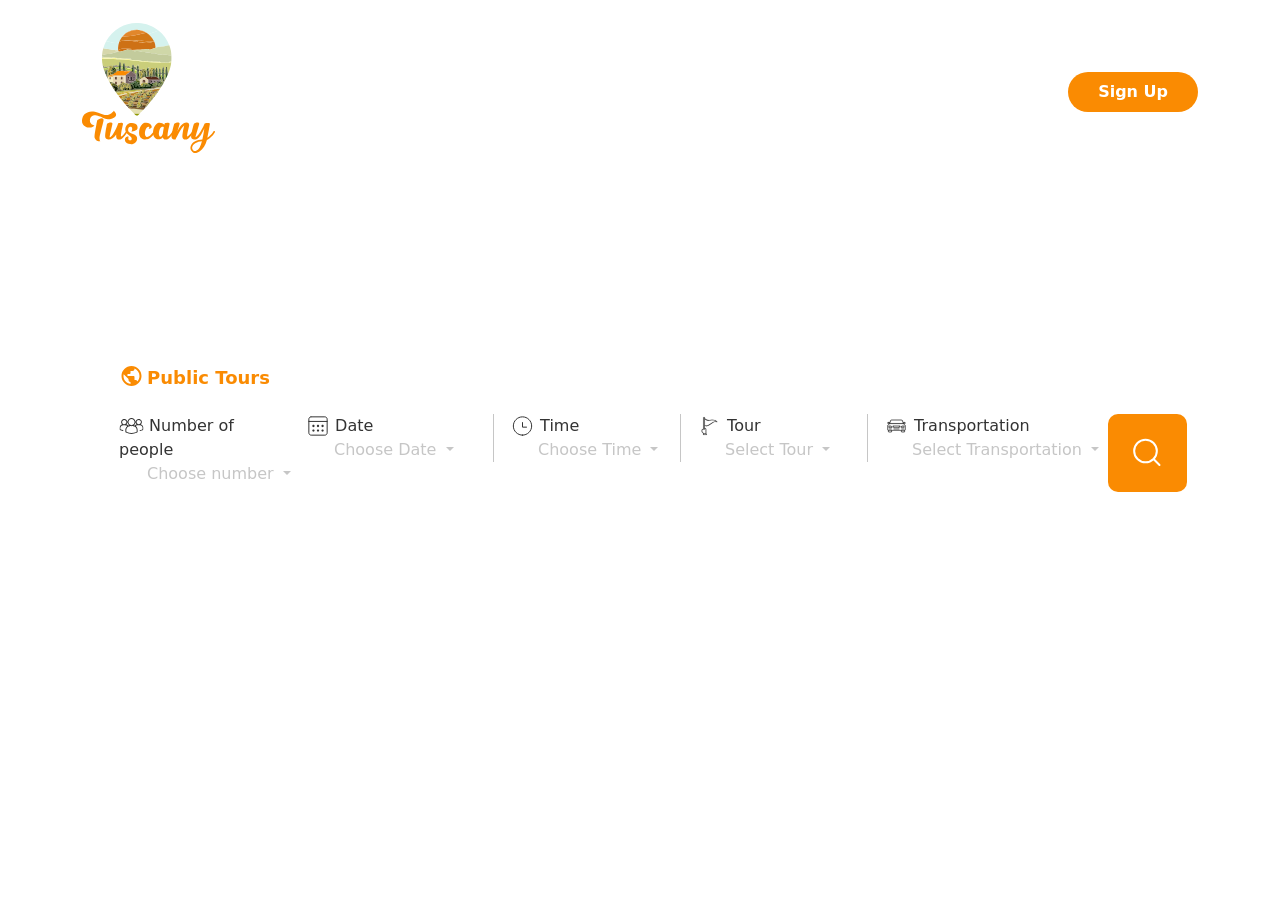
==== index.html @ 0b7ca65f "travel-agency navbar and first section completed" ====
<!DOCTYPE html>
<html lang="en">
<head>
    <meta charset="UTF-8">
    <meta name="viewport" content="width=device-width, initial-scale=1.0">
    <title>Home</title>
    <link rel="stylesheet" href="assets/css/style.css">
     <link href="https://cdn.jsdelivr.net/npm/bootstrap@5.3.6/dist/css/bootstrap.min.css" rel="stylesheet"
        integrity="sha384-4Q6Gf2aSP4eDXB8Miphtr37CMZZQ5oXLH2yaXMJ2w8e2ZtHTl7GptT4jmndRuHDT" crossorigin="anonymous">
    <link rel="stylesheet" href="https://cdn.jsdelivr.net/npm/bootstrap-icons@1.11.3/font/bootstrap-icons.css">
</head>
<body>

    <div class="bg-img">
        <nav class="navbar navbar-expand-lg">
  <div class="container">
    <a class="navbar-brand" href="#">
        <img class="logo-img" src="assets/images/logo (2).svg" alt="">
    </a>
    <button class="navbar-toggler" type="button" data-bs-toggle="collapse" data-bs-target="#navbarSupportedContent" aria-controls="navbarSupportedContent" aria-expanded="false" aria-label="Toggle navigation">
      <span class="navbar-toggler-icon"></span>
    </button>
    <div class="collapse navbar-collapse" id="navbarSupportedContent">
      <ul class="navbar-nav me-auto mb-2 mb-lg-0 nav-ul ms-5">
        <li class="ms-5">Home</li>
        <li class="ms-5">About Us</li>
        <li class="ms-5">Tour Packages</li>
        <li class="ms-5">Contact Us</li>
      </ul>
      <form class="d-flex" role="search">
        <div class="dropdown dropdown-style-set">
            <a class="dropdown-style dropdown-toggle" href="#" role="button" data-bs-toggle="dropdown" aria-expanded="false">
                 <spa class="eng"> Eng</span>
            </a>

                <ul class="dropdown-menu">
                    <li><a class="dropdown-item" href="#">Action</a></li>
                    <li><a class="dropdown-item" href="#">Another action</a></li>
                   <li><a class="dropdown-item" href="#">Something else here</a></li>
                </ul>
            </div>
            <div class="ms-5">
                 <button class="login-btn  ">Login</button>
                <button class="sign-up-btn ms-2">Sign Up</button>
            </div>
      </form>
    </div>
  </div>
</nav>


    <section class="mt-5">
        <div class="container">
            <div class="row">
                <div class="text-center">
                    <h1 class="section-heading">Enjoy in the best way!</h1>
                    <p class="Enjoy-para">Enjoy our services for your trip anytime</p>
                </div>
                

                <div class="section-bg mx-4">
                    <div class="d-flex">
                        <div class="box-bg pt-3">
                        <img class="pb-2" src="assets/images/Vector (1).svg" alt="">
                        <span class="Public-span ">Public Tours</span>
                    </div>
                    <div class="box-bg-1 pt-3">
                        <img src="assets/images/Layer 1.svg" alt="">
                        <span class="Private-span">Private Tours</span>
                    </div>

                </div>

                <div class="large-box-color">
                    <div class="row ps-2">
                    <div class="col-lg-2 ">
                        <div class="">
                        <img src="assets/images/icon_private tours.svg" alt="">
                        <span class="number-span">Number of people</span>

                        <div class="dropdown drop-set">
                        <a class="dropdown-style-1 dropdown-toggle" href="#" role="button" data-bs-toggle="dropdown" aria-expanded="false">
                           <span>Choose number</span>
                        </a>

                        <ul class="dropdown-menu ">
                            <li><a class="dropdown-item" href="#">Action</a></li>
                            <li><a class="dropdown-item" href="#">Another action</a></li>
                            <li><a class="dropdown-item" href="#">Something else here</a></li>
                        </ul>
                        </div>
                    </div>
                    </div>

                    <div class="col-lg-2">
                         <div>
                        <img src="assets/images/system-uicons_calendar-month.svg" alt="">
                        <span class="number-span">Date</span>

                        <div class="dropdown drop-set">
                        <a class="dropdown-style-1 dropdown-toggle" href="#" role="button" data-bs-toggle="dropdown" aria-expanded="false">
                           <span>Choose Date</span>
                        </a>

                        <ul class="dropdown-menu ">
                            <li><a class="dropdown-item" href="#">Action</a></li>
                            <li><a class="dropdown-item" href="#">Another action</a></li>
                            <li><a class="dropdown-item" href="#">Something else here</a></li>
                        </ul>
                        </div>
                    </div>
                    </div>

                   <div class="col-lg-2">
                     <div class="border-line ps-3">
                        <img class="" src="assets/images/system-uicons_clock.svg" alt="">
                        <span class="number-span">Time</span>

                        <div class="dropdown drop-set">
                        <a class="dropdown-style-1 dropdown-toggle" href="#" role="button" data-bs-toggle="dropdown" aria-expanded="false">
                           <span>Choose Time</span>
                        </a>

                        <ul class="dropdown-menu ">
                            <li><a class="dropdown-item" href="#">Action</a></li>
                            <li><a class="dropdown-item" href="#">Another action</a></li>
                            <li><a class="dropdown-item" href="#">Something else here</a></li>
                        </ul>
                        </div>
                    </div>
                   </div>


                   <div class="col-lg-2">
                     <div class="border-line ps-3">
                        <img src="assets/images/icon _tour.svg" alt="">
                        <span class="number-span">Tour</span>

                        <div class="dropdown drop-set">
                        <a class="dropdown-style-1 dropdown-toggle" href="#" role="button" data-bs-toggle="dropdown" aria-expanded="false">
                           <span>Select Tour</span>
                        </a>

                        <ul class="dropdown-menu ">
                            <li><a class="dropdown-item" href="#">Action</a></li>
                            <li><a class="dropdown-item" href="#">Another action</a></li>
                            <li><a class="dropdown-item" href="#">Something else here</a></li>
                        </ul>
                        </div>
                    </div>
                   </div>


                   <div class="col-lg-2">
                     <div class="border-line ps-3">
                        <img src="assets/images/icon_car.svg" alt="">
                        <span class="number-span">Transportation</span>

                        <div class="dropdown drop-set">
                        <a class="dropdown-style-1 dropdown-toggle" href="#" role="button" data-bs-toggle="dropdown" aria-expanded="false">
                           <span>Select Transportation</span>
                        </a>

                        <ul class="dropdown-menu ">
                            <li><a class="dropdown-item" href="#">Action</a></li>
                            <li><a class="dropdown-item" href="#">Another action</a></li>
                            <li><a class="dropdown-item" href="#">Something else here</a></li>
                        </ul>
                        </div>
                    </div>
                   </div>

                    <div class="col-lg-2 text-center">
                         <button class="bg-button-img ms-4">
                       <img class="p-2" src="assets/images/akar-icons_search.svg" alt="">
                         </button>
                    </div>

                    </div>



                </div>
                    </div>
            </div>
        </div>
    </section>
    </div>


    <script src="https://cdn.jsdelivr.net/npm/bootstrap@5.3.6/dist/js/bootstrap.bundle.min.js"
        integrity="sha384-j1CDi7MgGQ12Z7Qab0qlWQ/Qqz24Gc6BM0thvEMVjHnfYGF0rmFCozFSxQBxwHKO"
        crossorigin="anonymous"></script>
</body>
</html>
---- assets/css/style.css ----
.bg-img{
    background-image: url('../images/julia-solonina-Csja8O0sbOw-unsplash\ 1.svg');
    padding: 10px;
}


.logo-img{
    /* padding: 30px 30px !important; */
}


.nav-ul{
    list-style: none;
    color: #ffff;
    font-size: 16px;
    font-weight: 500;
}

.nav-ul :hover{
    text-decoration: underline #FA8B02 ;
}


.dropdown-style{
    text-decoration: none;
    color: #FFFFFF;
}


.eng{
    font-size: 16px;
    font-weight: 600;
}


.login-btn{
    background-color: transparent;
    color: #ffff;
    border: none;
    font-size: 16px;
    font-weight: 600;
}


.sign-up-btn{
    background-color: #FA8B02;
    padding: 8px 30px 8px 30px;
    border: none;
    color: #ffff;
    font-size: 16px;
    font-weight: 600;
    border-radius: 30px;
    margin-top: 8px;
    text-align: center;
    /* padding-top: 10px; */
}

.dropdown-style-set{
    /* margin-top: 10px; */
    padding-top: 13px;
}



.section-heading{
    font-size: 50px;
    font-weight: 600;
    font-family: 'Podcast';
    color: #FFFFFF;
}


.Enjoy-para{
    color: #FFFFFF;
    font-weight: 700;
    font-size: 20px;

}


.section-bg{
    background: #FFFFFF33;
    padding: 20px 10px;
    border-radius: 10px;
}


.box-bg{
    background-color: #FFFFFF;
    padding: 10px 15px;
    border-top-left-radius: 10px;
}

.Public-span{
    color: #FA8B02;
    font-size: 18px;
    font-weight: 700;
}



.Private-span{
    font-size: 18px;
    font-weight: 600;
    color: #FFFFFF;
}


.box-bg-1{
    background: #FFFFFF33;
    padding: 10px 15px;
    border-top-right-radius: 10px;
}


.large-box-color{
    background-color: #FFFFFF;
    padding: 10px 5px;
    border-top-right-radius: 10px;
    border-bottom-right-radius: 10px;
}

.number-span{
    color: #333333;
    font-size: 16px;
    font-weight: 500;
}


.dropdown-style-1{
    text-decoration: none;
    color: #c6c6c6;
    font-weight: 500;
    font-size: 16px;
}


.drop-set{
    padding-left: 28px;
}


.bg-button-img{
    background-color: #FA8B02;
    border-radius: 10px;
    text-align: center;
    padding: 15px 15px;
    border: none;
}


.border-line{
    border-left: 1px solid #c6c6c6;
}
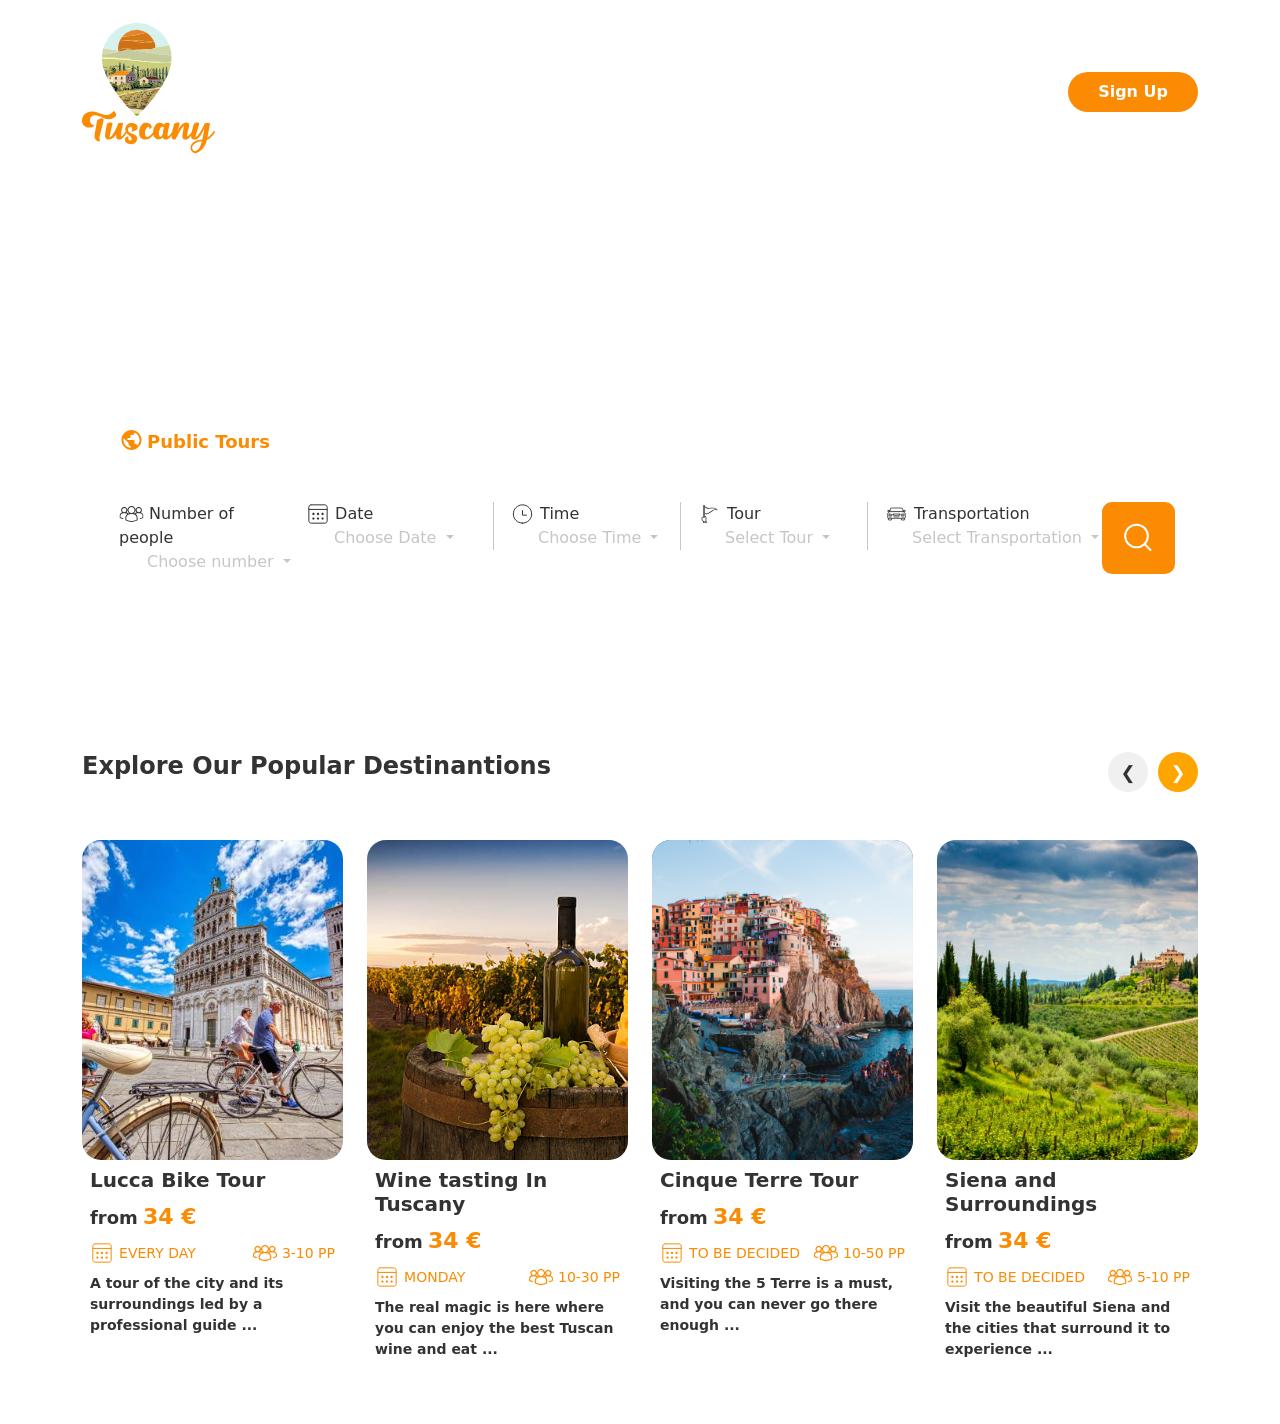
==== commit f4a96e6e: "travel-agency second section completed" ====
--- a/index.html
+++ b/index.html
@@ -52,13 +52,13 @@
     <section class="mt-5">
         <div class="container">
             <div class="row">
-                <div class="text-center">
+                <div class="text-center mt-5">
                     <h1 class="section-heading">Enjoy in the best way!</h1>
                     <p class="Enjoy-para">Enjoy our services for your trip anytime</p>
                 </div>
                 
 
-                <div class="section-bg mx-4">
+                <div class="section-bg mx-4 mt-3">
                     <div class="d-flex">
                         <div class="box-bg pt-3">
                         <img class="pb-2" src="assets/images/Vector (1).svg" alt="">
@@ -72,7 +72,7 @@
                 </div>
 
                 <div class="large-box-color">
-                    <div class="row ps-2">
+                    <div class="row ps-2 pt-4">
                     <div class="col-lg-2 ">
                         <div class="">
                         <img src="assets/images/icon_private tours.svg" alt="">
@@ -170,9 +170,9 @@
                     </div>
                    </div>
 
-                    <div class="col-lg-2 text-center">
-                         <button class="bg-button-img ms-4">
-                       <img class="p-2" src="assets/images/akar-icons_search.svg" alt="">
+                    <div class="col-lg-2 ">
+                         <button class="bg-button-img ms-5 ">
+                       <img class="" src="assets/images/akar-icons_search.svg" alt="">
                          </button>
                     </div>
 
@@ -188,8 +188,129 @@
     </div>
 
 
+
+    <section class="mt-5">
+        <div class="container">
+            <div class="row">
+              <div class="d-flex justify-content-between">
+                  <div>
+                    <h5 class="explore-heading">Explore Our Popular Destinantions </h5>
+                </div>
+
+                <div class="nav-buttons">
+                    <button class=" prev-btn">&#10094;</button>
+                    <button class=" next-btn">&#10095;</button>
+                </div>
+              </div>
+
+
+              <div class="col-lg-3 mt-5">
+                <div>
+                    <img class="w-100" src="assets/images/Rectangle 16.svg" alt="">
+                </div>
+                <div class="mx-2 mt-2">
+                    <h5 class="card-heading">Lucca Bike Tour</h5>
+                    <span class="from-span">from</span>
+                    <span class="euro">34 €</span>
+                </div>
+
+                <div class="mx-2 d-flex justify-content-between mt-2">
+                    <div>
+                        <img src="assets/images/system-uicons_calendar-month-1.svg" alt="">
+                        <span class="every-day">EVERY DAY</span>
+                    </div>
+                    <div>
+                        <img src="assets/images/icon_private tours-1.svg" alt="">
+                        <span class="every-day">3-10 PP</span>
+                    </div>
+                </div>
+
+                <div class="mx-2 mt-2">
+                    <p class="tour-para">A tour of the city and its surroundings led by a professional guide ...</p>
+                </div>
+              </div>
+              <div class="col-lg-3 mt-5">
+                <div>
+                    <img class="w-100" src="assets/images/Rectangle 16 (1).svg" alt="">
+                </div>
+                <div class="mx-2 mt-2">
+                    <h5 class="card-heading">Wine tasting In Tuscany</h5>
+                    <span class="from-span">from</span>
+                    <span class="euro">34 €</span>
+                </div>
+
+                <div class="mx-2 d-flex justify-content-between mt-2">
+                    <div>
+                        <img src="assets/images/system-uicons_calendar-month-1.svg" alt="">
+                        <span class="every-day">MONDAY</span>
+                    </div>
+                    <div>
+                        <img src="assets/images/icon_private tours-1.svg" alt="">
+                        <span class="every-day">10-30 PP</span>
+                    </div>
+                </div>
+
+                <div class="mx-2 mt-2">
+                    <p class="tour-para">The real magic is here where you can enjoy the best Tuscan wine and eat ...</p>
+                </div>
+              </div>
+              <div class="col-lg-3 mt-5">
+                <div>
+                    <img class="w-100" src="assets/images/Rectangle 16 (2).svg" alt="">
+                </div>
+                <div class="mx-2 mt-2">
+                    <h5 class="card-heading">Cinque Terre Tour</h5>
+                    <span class="from-span">from</span>
+                    <span class="euro">34 €</span>
+                </div>
+
+                <div class="mx-2 d-flex justify-content-between mt-2">
+                    <div>
+                        <img src="assets/images/system-uicons_calendar-month-1.svg" alt="">
+                        <span class="every-day">TO BE DECIDED</span>
+                    </div>
+                    <div>
+                        <img src="assets/images/icon_private tours-1.svg" alt="">
+                        <span class="every-day">10-50 PP</span>
+                    </div>
+                </div>
+
+                <div class="mx-2 mt-2">
+                    <p class="tour-para">Visiting the 5 Terre is a must, and you can never go there enough ...</p>
+                </div>
+              </div>
+              <div class="col-lg-3 mt-5">
+                <div>
+                    <img class="w-100" src="assets/images/Rectangle 16 (3).svg" alt="">
+                </div>
+                 <div class="mx-2 mt-2">
+                    <h5 class="card-heading">Siena and Surroundings</h5>
+                    <span class="from-span">from</span>
+                    <span class="euro">34 €</span>
+                </div>
+
+                <div class="mx-2 d-flex justify-content-between mt-2">
+                    <div>
+                        <img src="assets/images/system-uicons_calendar-month-1.svg" alt="">
+                        <span class="every-day">TO BE DECIDED</span>
+                    </div>
+                    <div>
+                        <img src="assets/images/icon_private tours-1.svg" alt="">
+                        <span class="every-day">5-10 PP</span>
+                    </div>
+                </div>
+
+                <div class="mx-2 mt-2">
+                    <p class="tour-para">Visit the beautiful Siena and the cities that surround it to experience ...</p>
+                </div>
+              </div>
+
+            </div>
+        </div>
+    </section>
+<br><br>
     <script src="https://cdn.jsdelivr.net/npm/bootstrap@5.3.6/dist/js/bootstrap.bundle.min.js"
         integrity="sha384-j1CDi7MgGQ12Z7Qab0qlWQ/Qqz24Gc6BM0thvEMVjHnfYGF0rmFCozFSxQBxwHKO"
         crossorigin="anonymous"></script>
 </body>
-</html>+</html>
--- a/assets/css/style.css
+++ b/assets/css/style.css
@@ -1,7 +1,8 @@
 
 .bg-img{
     background-image: url('../images/julia-solonina-Csja8O0sbOw-unsplash\ 1.svg');
-    padding: 10px;
+    padding: 10px 10px 100px 10px;
+
 }
 
 
@@ -145,11 +146,104 @@
     background-color: #FA8B02;
     border-radius: 10px;
     text-align: center;
-    padding: 15px 15px;
+    padding: 20px 20px;
     border: none;
 }
 
 
 .border-line{
     border-left: 1px solid #c6c6c6;
-}+}
+
+.explore-heading{
+    font-size: 24px;
+    font-weight: 700;
+    color: #333333;
+}
+
+
+
+
+
+
+
+
+
+
+
+.nav-buttons {
+  display: flex;
+  gap: 10px;
+}
+
+
+.prev-btn {
+  background: #f0f0f0;
+  color: #333;
+  width: 40px;
+  height: 40px;
+  border-radius: 50%;
+  border: none;
+  font-size: 18px;
+  cursor: pointer;
+  display: flex;
+  align-items: center;
+  justify-content: center;
+  transition: 0.3s;
+}
+
+.next-btn {
+  background: orange;
+  color: white;
+  width: 40px;
+  height: 40px;
+  border-radius: 50%;
+  border: none;
+  font-size: 18px;
+  cursor: pointer;
+  display: flex;
+  align-items: center;
+  justify-content: center;
+  transition: 0.3s;
+}
+
+.card-heading{
+    font-size: 20px;
+    font-weight: 700;
+    color: #333333;
+}
+
+
+.from-span{
+    font-size: 18px;
+    font-weight: 600;
+    color: #333333;
+}
+
+
+.euro{
+    color: #FA8B02;
+    font-size: 22px;
+    font-weight: 800;
+}
+
+
+
+
+.every-day{
+    color: #FA8B02;
+    font-weight: 500;
+    font-size: 14px;
+}
+
+
+.tour-para{
+    font-size: 14px;
+    font-weight: 600;
+    color: #333333;
+}
+
+
+
+
+
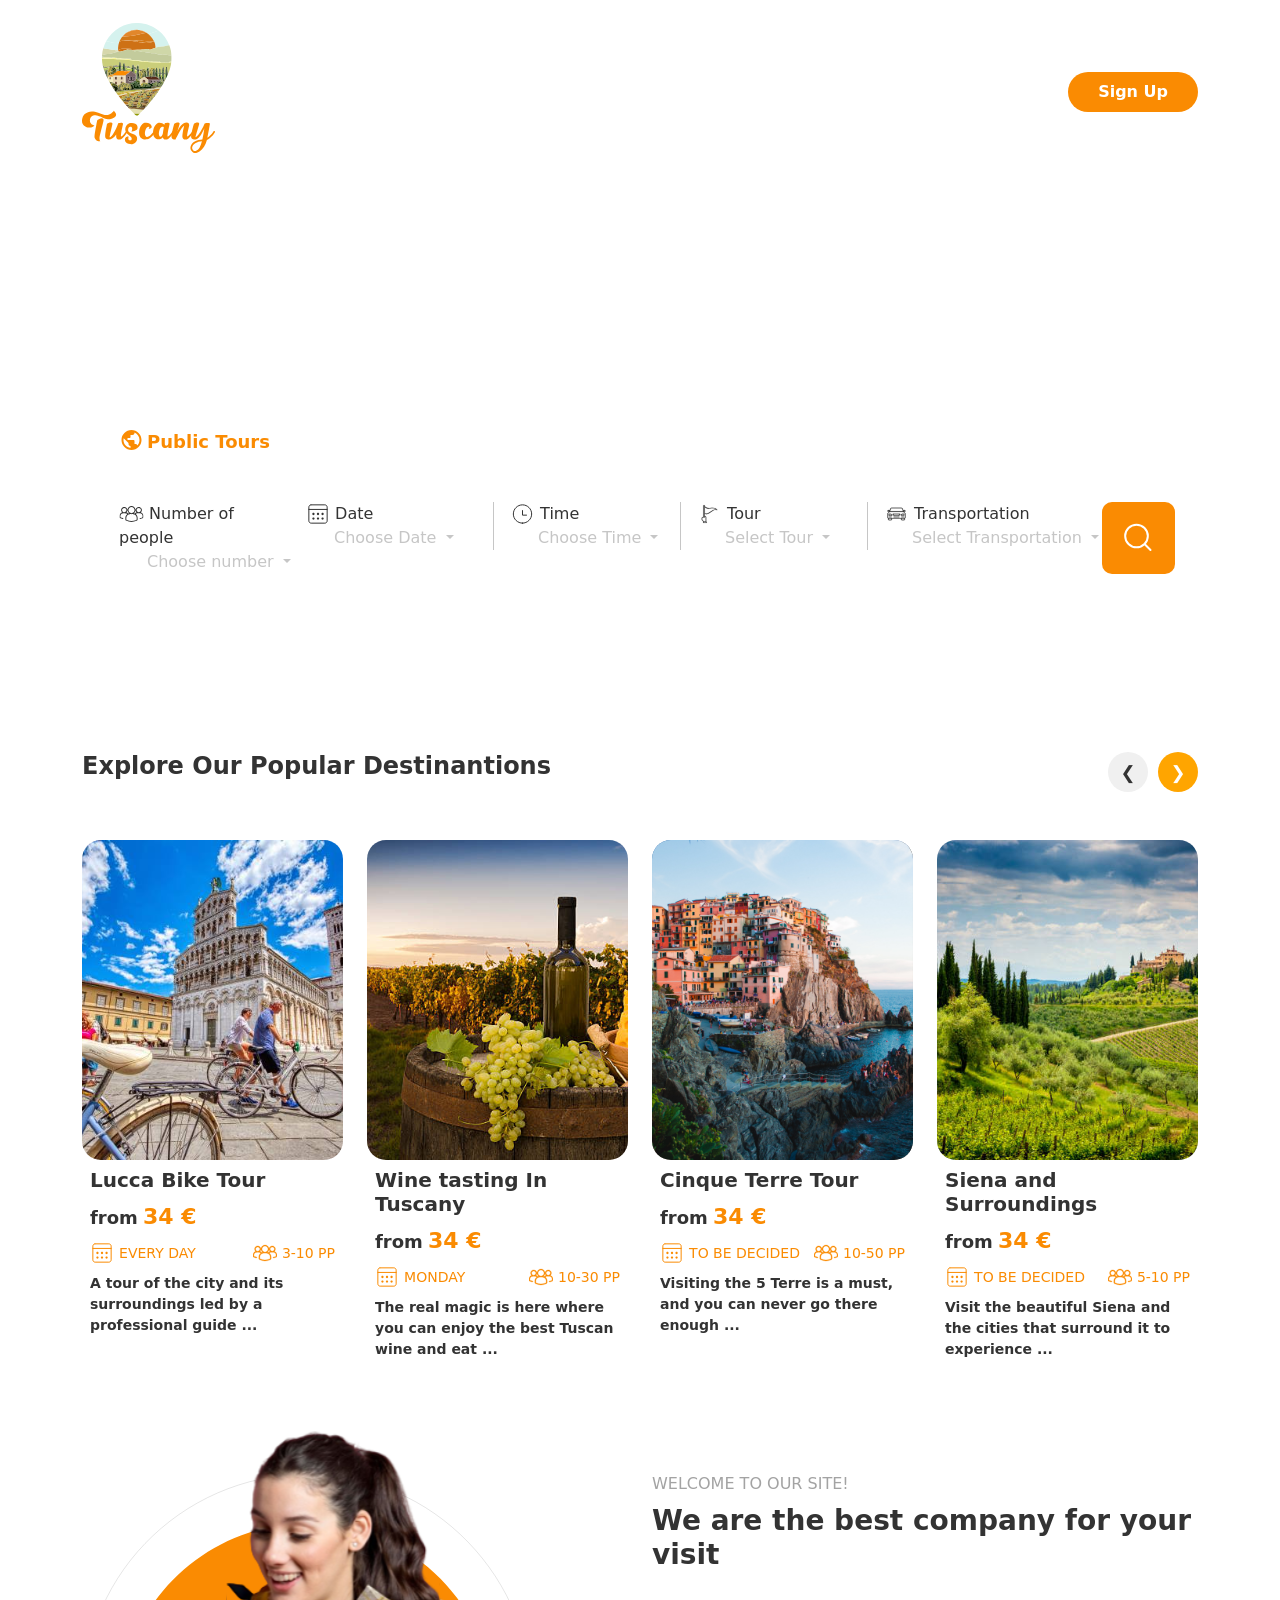
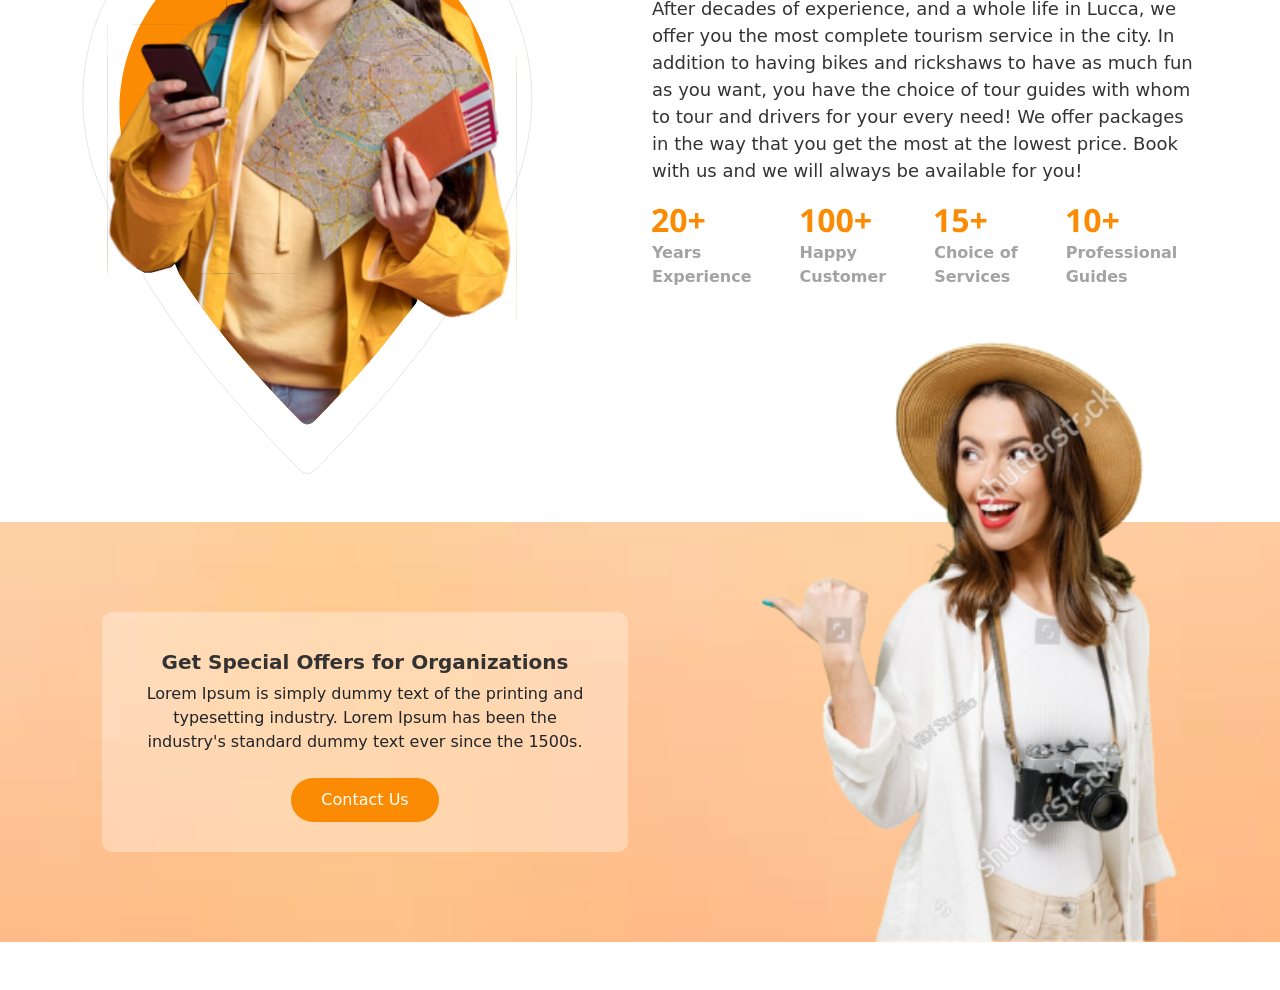
==== commit a56cd90a: "travel-agency third and fourth section completed" ====
--- a/index.html
+++ b/index.html
@@ -308,6 +308,73 @@
             </div>
         </div>
     </section>
+
+
+
+    <section class="mt-5">
+        <div class="container">
+            <div class="row">
+                <div class="col-lg-6">
+                    <div>
+                        <img class="" src="assets/images/about picture.svg" alt="">
+                    </div>
+                </div>
+                <div class="col-lg-6 mt-5">
+                    <span class="site-para">WELCOME TO OUR SITE!</span>
+                    <h5 class="visit-heading mt-2">We are the best company for your visit</h5>
+                    <p class="after-para mt-4">After decades of experience, and a whole life in Lucca, we offer you the most complete tourism service in the city. In addition to having bikes and rickshaws to have as much fun as you want, you have the choice of tour guides with whom to tour and drivers for your every need! We offer packages in the way that you get the most at the lowest price. Book with us and we will always be available for you!</p>
+
+                    <div class="d-flex mt-4">
+                        <div class="">
+                        <img src="assets/images/20+.svg" alt="">
+                        <p class="years-para mt-2">Years <br> Experience</p>
+                    </div>
+
+                    <div class="ms-5">
+                        <img src="assets/images/100+.svg" alt="">
+                        <p class="years-para mt-2">Happy <br> Customer</p>
+                    </div>
+
+
+                    <div class="ms-5">
+                        <img src="assets/images/15+.svg" alt="">
+                        <p class="years-para mt-2">Choice of <br> Services</p>
+                    </div>
+
+
+                    <div class="ms-5">
+                        <img src="assets/images/10+.svg" alt="">
+                        <p class="years-para mt-2">Professional <br> Guides</p>
+                    </div>
+                    </div>
+                </div>
+            </div>
+        </div>
+    </section>
+
+
+    <section class="mt-5">
+        <div class="section-bg-img mt-5">
+            <div class="container">
+                <div class="row set-img">
+                    <div class="col-lg-6 text-center">
+                        <div class="small-section">
+                            <h5 class="get-special mt-2">Get Special Offers for Organizations</h5>
+                            <p class="lorem-para mt-2">Lorem Ipsum is simply dummy text of the printing and typesetting industry. Lorem Ipsum has been the industry's standard dummy text ever since the 1500s.</p>
+                            <button class="contact-us mt-2">Contact Us</button>
+
+                        </div>
+                    </div>
+                    <div class="col-lg-6">
+                        <div class="d-lg-block d-none">
+                            <img class="lady-pic" src="assets/images/stock-photo-traveler-tourist-woman-in-casual-clothes-hat-camera-point-thumb-finger-back-aside-on-workspace-area-2063722232-removebg-preview 1.svg" alt="">
+                        </div>
+                    </div>
+                </div>
+            </div>
+
+        </div>
+    </section>
 <br><br>
     <script src="https://cdn.jsdelivr.net/npm/bootstrap@5.3.6/dist/js/bootstrap.bundle.min.js"
         integrity="sha384-j1CDi7MgGQ12Z7Qab0qlWQ/Qqz24Gc6BM0thvEMVjHnfYGF0rmFCozFSxQBxwHKO"
--- a/assets/css/style.css
+++ b/assets/css/style.css
@@ -244,6 +244,79 @@
 }
 
 
-
-
-
+.site-para{
+    font-size: 16px;
+    font-weight: 500;
+    color: #a3a3a3;
+}
+
+
+.visit-heading{
+    font-size: 28px;
+    font-weight: 800;
+    color: #333333;
+}
+
+
+
+.after-para{
+    font-size: 18px;
+    font-weight: 400;
+    color: #333333;
+}
+
+
+
+
+.years-para{
+    color: #a3a3a3;
+    font-size: 16px;
+    font-weight: 600;
+}
+
+
+
+.section-bg-img{
+    background-image: url('../images/Rectangle\ 51.svg');
+    padding: 90px;
+}
+
+.small-section{
+    background: #FFFFFF4D;
+    /* padding: 10px 5px; */
+    padding: 30px;
+    border-radius: 10px;
+}
+
+
+.get-special{
+    font-size: 20px;
+    font-weight: 700;
+    color: #333333;
+}
+
+.lorem-para{
+    font-size: 16px;
+    font-weight: 400;
+}
+
+
+.contact-us{
+    background-color: #FA8B02;
+    font-size: 16px;
+    font-weight: 500;
+    color: #FFFFFF;
+    border: none;
+    padding: 10px 30px;
+    border-radius: 50px;
+}
+
+.set-img{
+    position: relative;
+}
+
+.lady-pic{
+    position: absolute;
+    bottom: -90px;
+    right: 10px;
+}
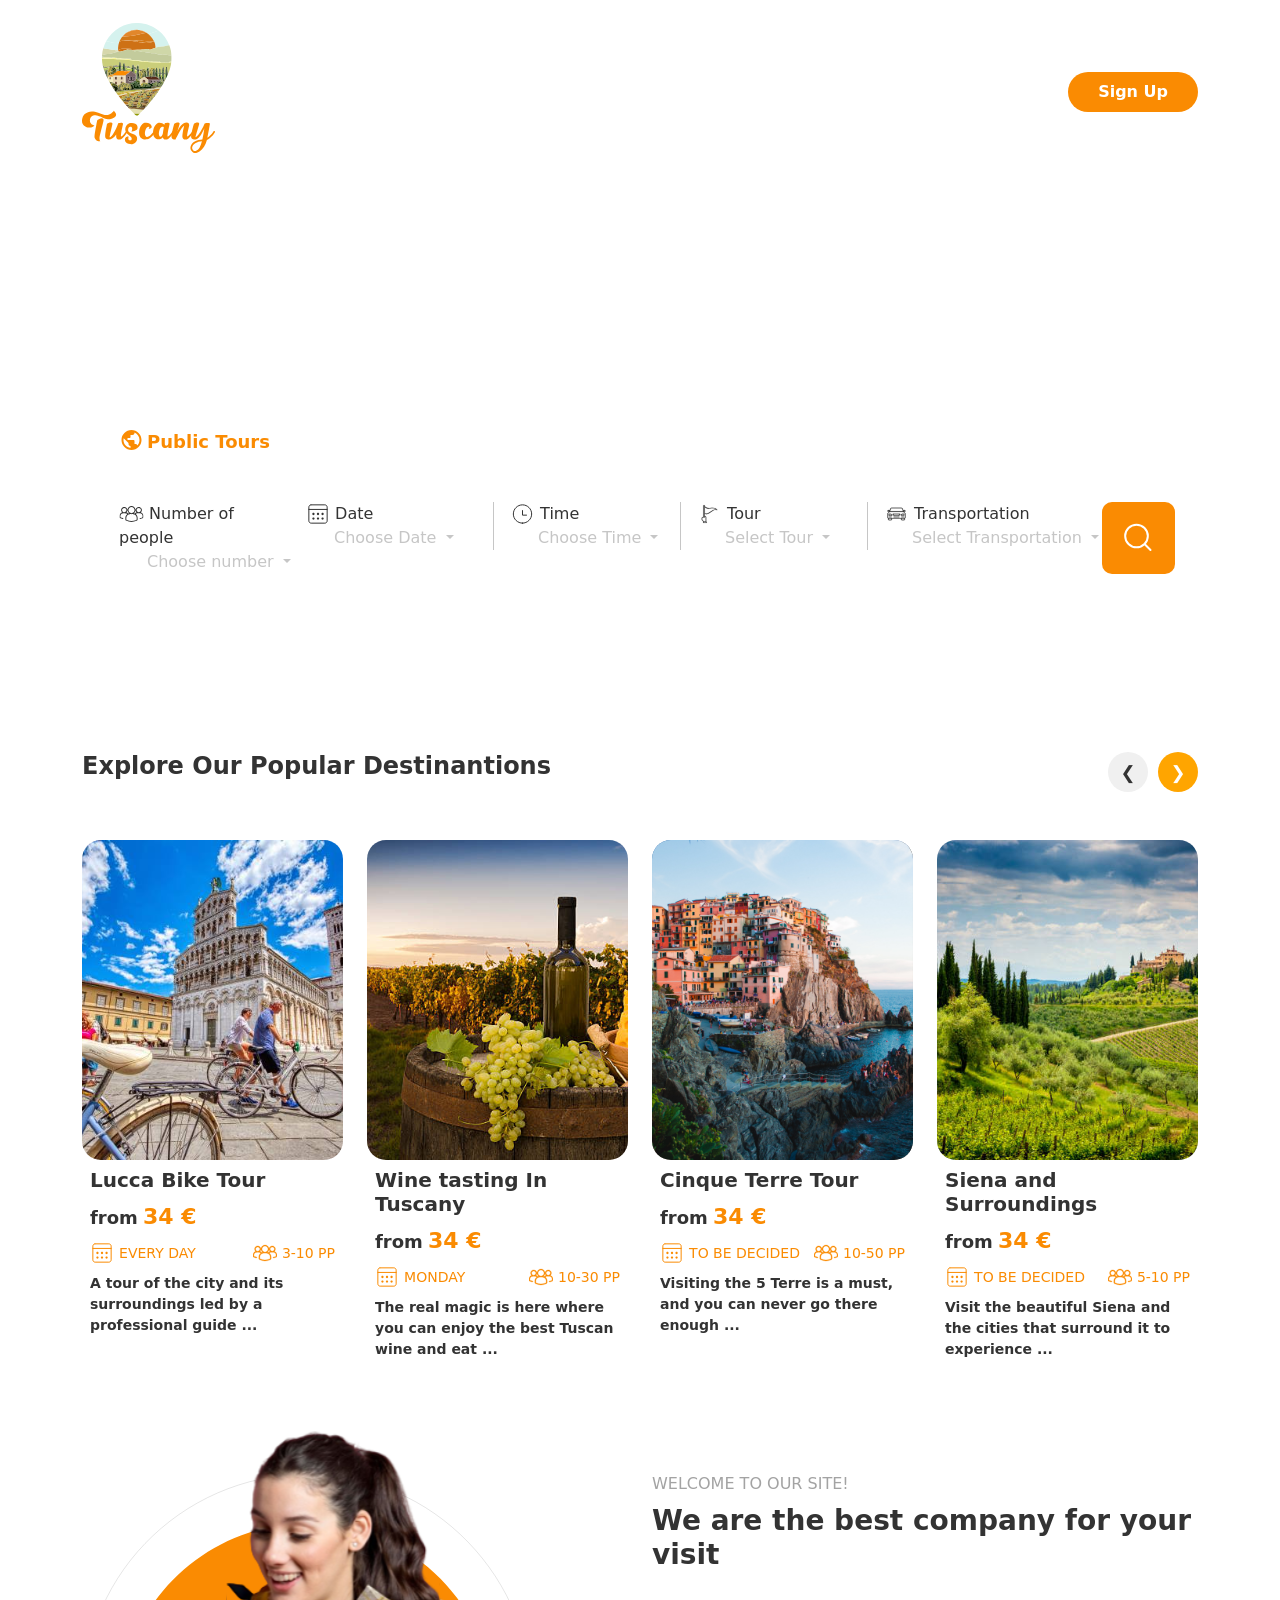
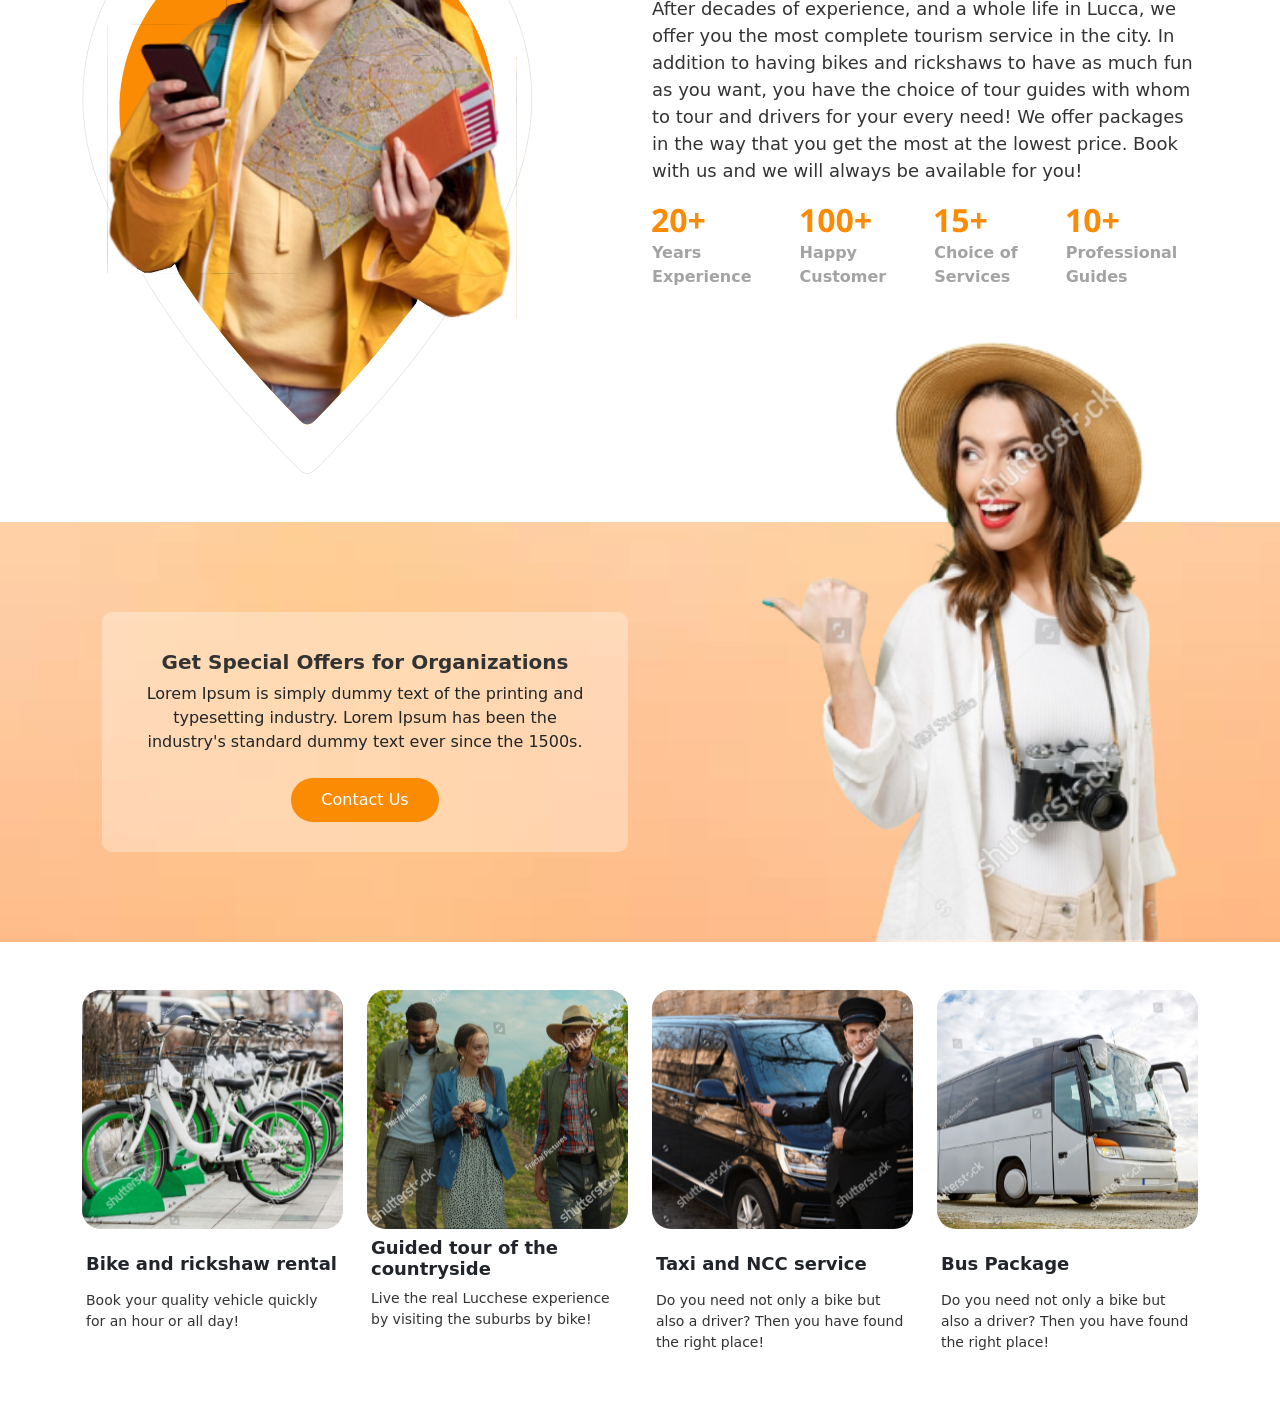
==== commit 344ba435: "travel-agency 5 section worked completed" ====
--- a/index.html
+++ b/index.html
@@ -375,6 +375,44 @@
 
         </div>
     </section>
+
+
+
+
+    <section class="mt-5">
+        <div class="container">
+            <div class="row">
+                <div class="col-lg-3">
+                    <div>
+                        <img class="w-100" src="assets/images/Rectangle 18.svg" alt="">
+                        <h5 class="bike-heading mt-4 mx-1">Bike and rickshaw rental</h5>
+                        <p class="quality-para mt-3 mx-1">Book your quality vehicle quickly for an hour or all day!</p>
+                    </div>
+                </div>
+                <div class="col-lg-3">
+                    <div>
+                        <img class="w-100" src="assets/images/Rectangle 19 (1).svg" alt="">
+                        <h5 class="bike-heading mt-2 mx-1">Guided tour of the countryside</h5>
+                        <p class="quality-para mt-1 mx-1">Live the real Lucchese experience by visiting the suburbs by bike!</p>
+                    </div>
+                </div>
+                <div class="col-lg-3">
+                    <div>
+                        <img class="w-100" src="assets/images/Rectangle 20 (1).svg" alt="">
+                        <h5 class="bike-heading mt-4 mx-1">Taxi and NCC service</h5>
+                        <p class="quality-para mt-3 mx-1">Do you need not only a bike but also a driver? Then you have found the right place!</p>
+                    </div>
+                </div>
+                <div class="col-lg-3">
+                    <div>
+                        <img class="w-100" src="assets/images/Rectangle 20 (2).svg" alt="">
+                        <h5 class="bike-heading mt-4 mx-1">Bus Package</h5>
+                        <p class="quality-para mt-3 mx-1">Do you need not only a bike but also a driver? Then you have found the right place!</p>
+                    </div>
+                </div>
+            </div>
+        </div>
+    </section>
 <br><br>
     <script src="https://cdn.jsdelivr.net/npm/bootstrap@5.3.6/dist/js/bootstrap.bundle.min.js"
         integrity="sha384-j1CDi7MgGQ12Z7Qab0qlWQ/Qqz24Gc6BM0thvEMVjHnfYGF0rmFCozFSxQBxwHKO"
--- a/assets/css/style.css
+++ b/assets/css/style.css
@@ -319,4 +319,16 @@
     position: absolute;
     bottom: -90px;
     right: 10px;
+}
+
+
+.bike-heading{
+    font-size: 18px;
+    font-weight: 700;
+}
+
+.quality-para{
+    color: #333333;
+    font-weight: 400;
+    font-size: 14px;
 }
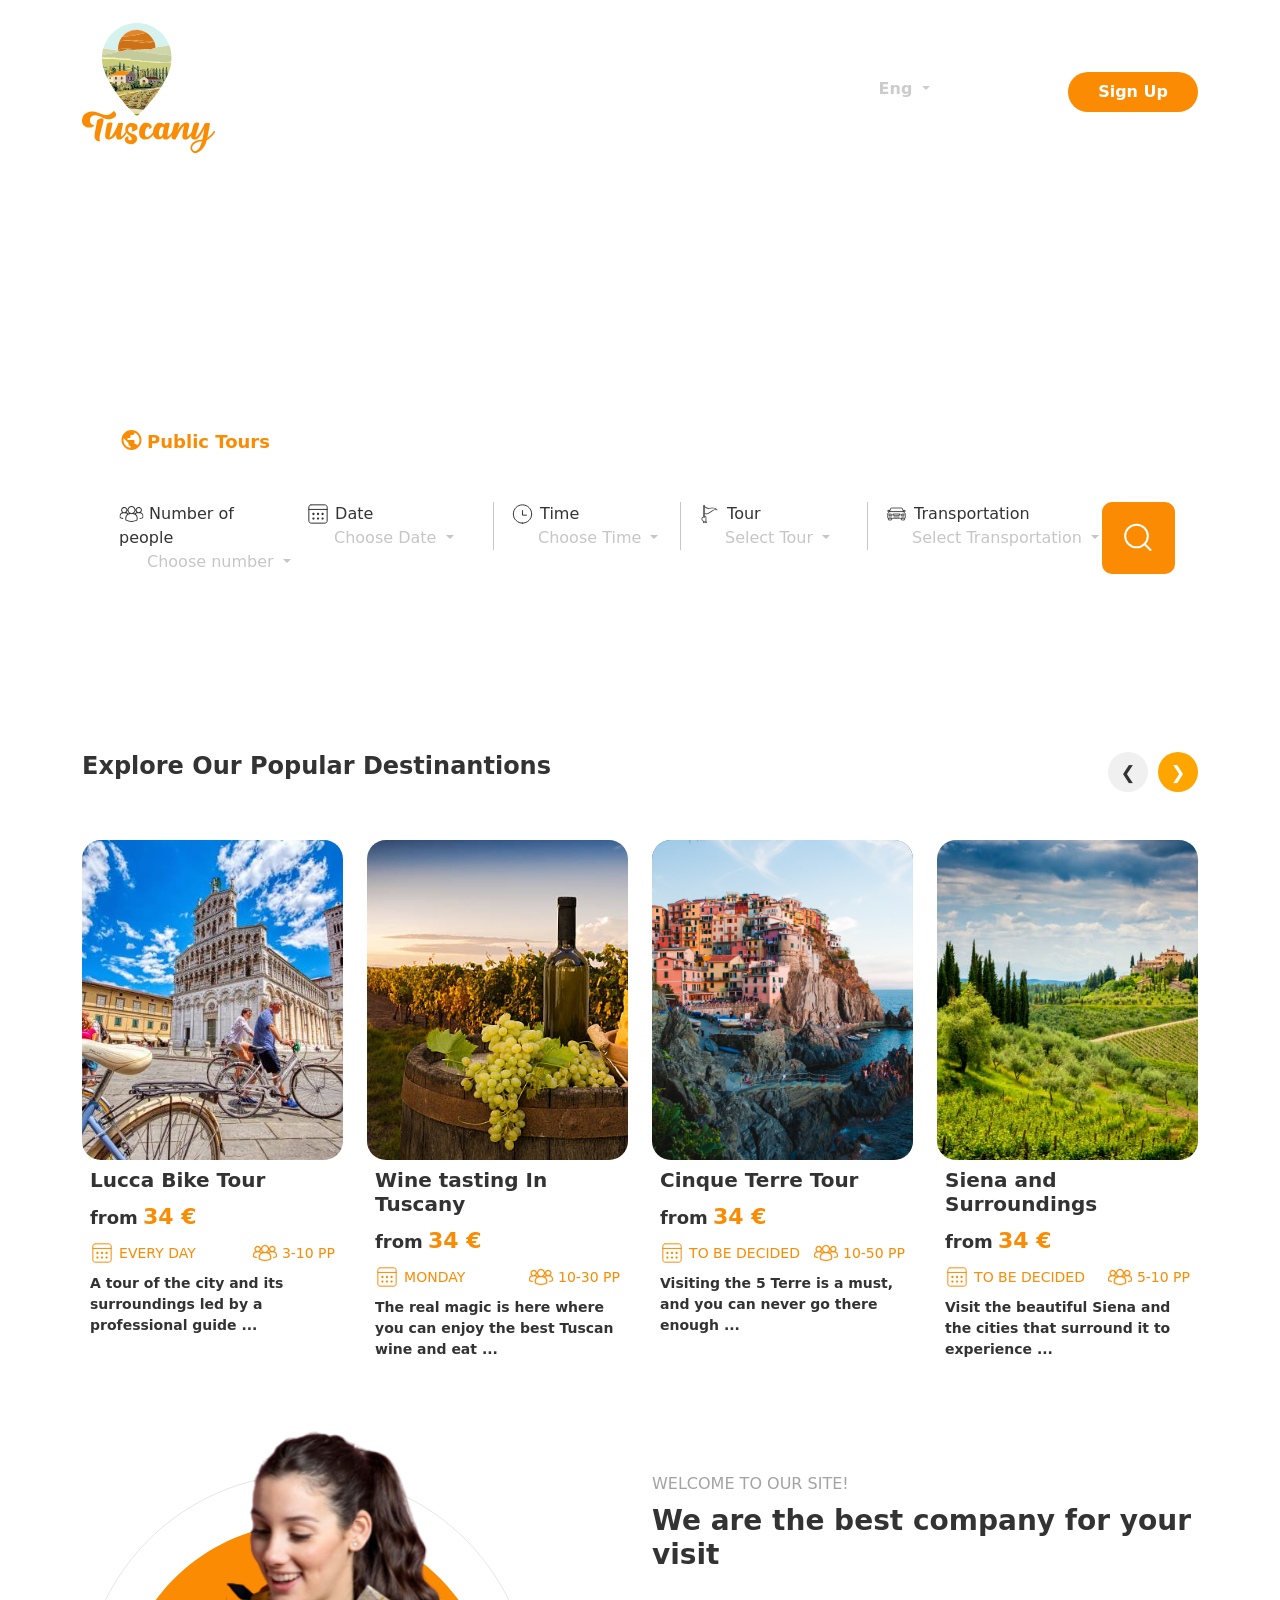
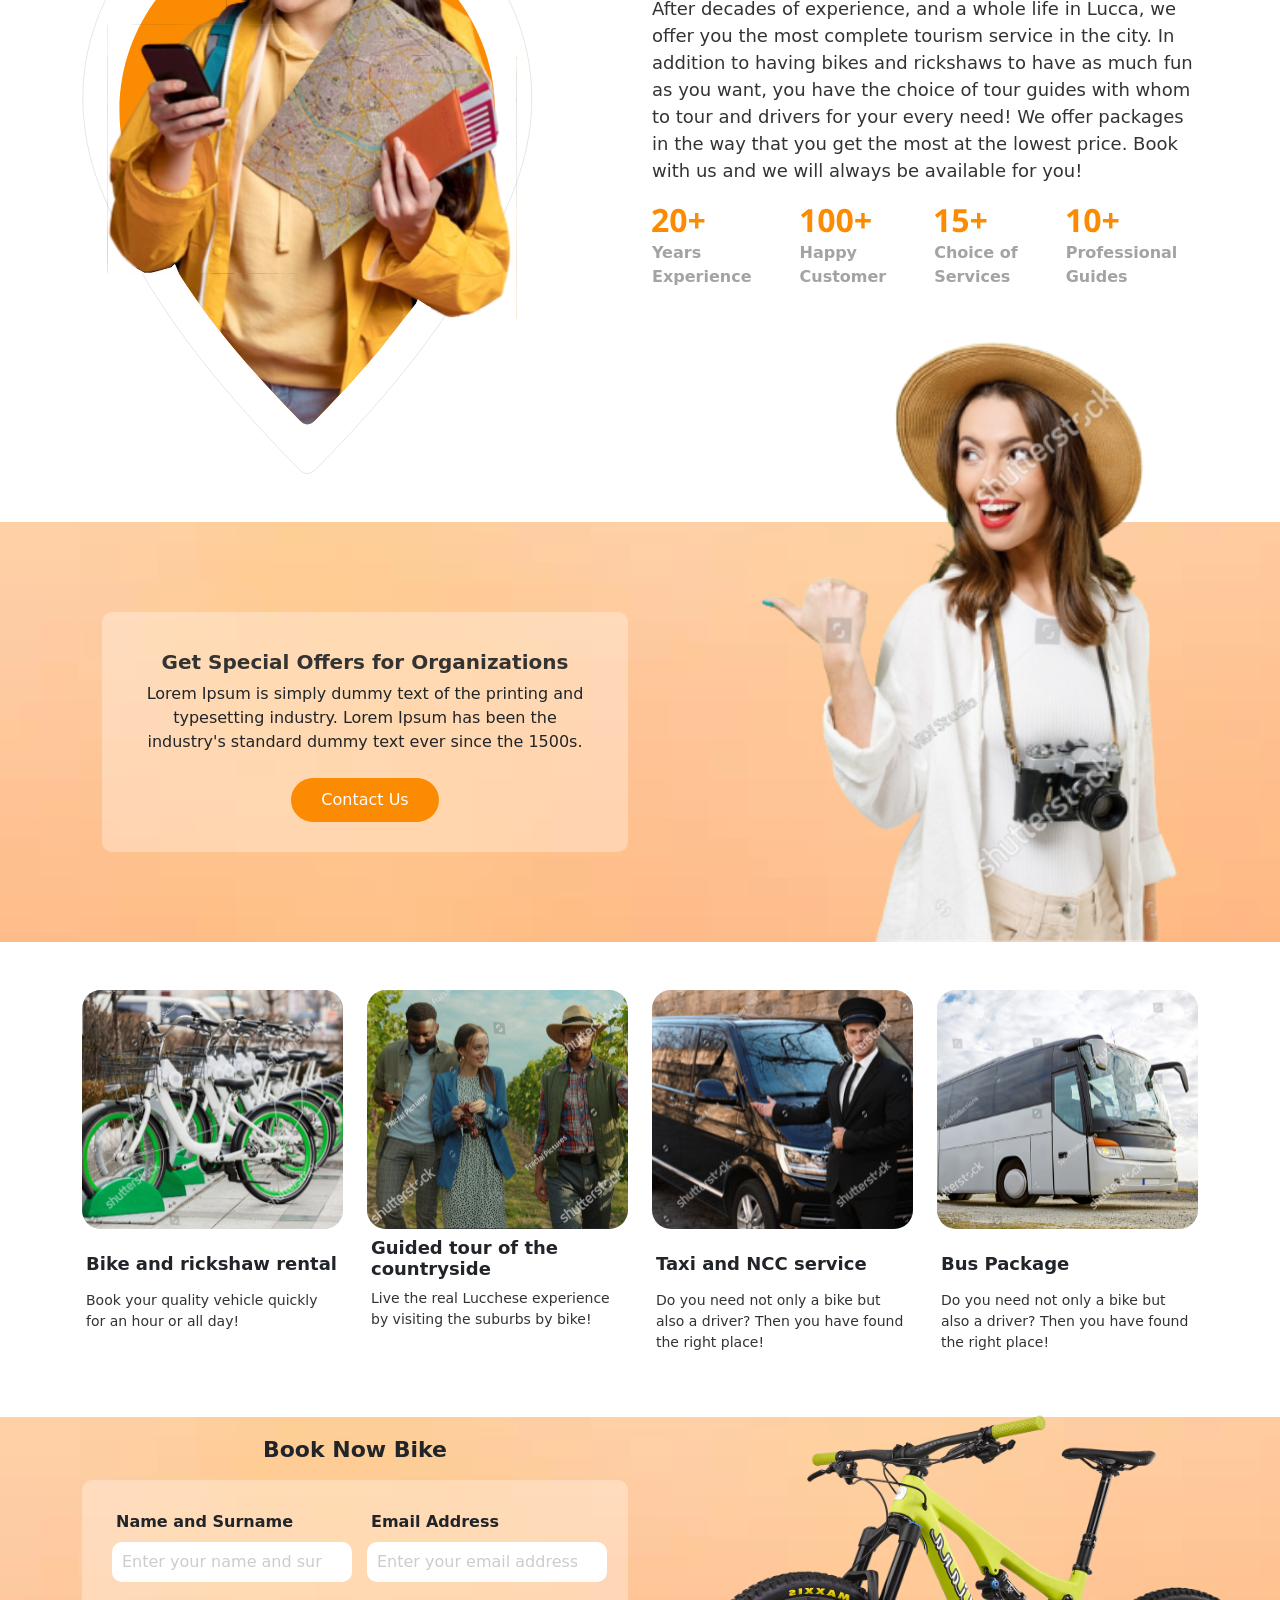
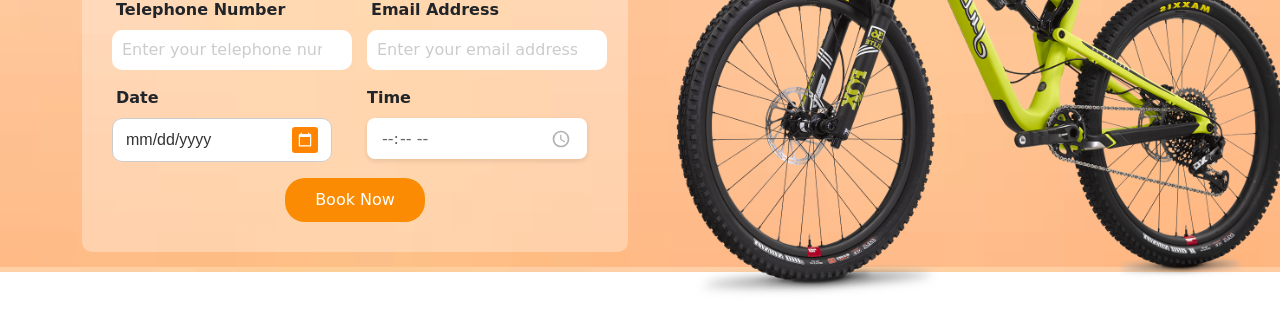
==== commit 2d067415: "travel-agency 6 section worked completed" ====
--- a/index.html
+++ b/index.html
@@ -376,9 +376,6 @@
         </div>
     </section>
 
-
-
-
     <section class="mt-5">
         <div class="container">
             <div class="row">
@@ -413,7 +410,126 @@
             </div>
         </div>
     </section>
+
+
+    <!-- <section>
+        <div class="section-bg-img-1">
+            <div class="container">
+                <div class="row">
+                    <div class="col-lg-6">
+                        <div class="text-center">
+                            <h5 class="now-heading mt-3">Book Now Bike</h5>
+                        </div>
+                        <div class="small-section-1">
+                           
+
+                             <div class="form-box mt-3">
+                                <form>
+                                <div class="form-group">
+                                    <label>Name and Surname</label>
+                                    <input type="text" placeholder="Enter your name and surname">
+                                </div>
+                                <div class="form-group">
+                                    <label>Email Address</label>
+                                    <input type="email" placeholder="Enter your email address">
+                                </div>
+                                <div class="form-group">
+                                    <label>Telephone Number</label>
+                                    <input type="tel" placeholder="Enter your telephone number">
+                                </div>
+                                <div class="form-group">
+                                    <label>Service Type</label>
+                                    <select>
+                                    <option disabled selected>Select the service types</option>
+                                    <option>Haircut</option>
+                                    <option>Massage</option>
+                                    <option>Facial</option>
+                                    </select>
+                                </div>
+                                <div class="form-group input-icon calendar">
+                                    <label>Date</label>
+                                    <input type="text" placeholder="Select the date" onfocus="this.type='date'" onblur="this.type='text'">
+                                </div>
+                                <div class="form-group input-icon clock">
+                                    <label>Time</label>
+                                    <input type="text" placeholder="Select the time" onfocus="this.type='time'" onblur="this.type='text'">
+                                </div>
+                                <div class="form-group full-width">
+                                    <button type="submit" class="submit-btn">Book Now</button>
+                                </div>
+                                </form>
+                            </div>
+                        </div>
+                    </div>
+                    <div class="col-lg-6"></div>
+                </div>
+            </div>
 <br><br>
+        </div>
+    </section> -->
+
+    <section class="set-section mt-5">
+        <div class="section-bg-img-2">
+            <div class="container">
+                <div class="row">
+                    <div class="col-lg-6">
+                        <div class="text-center">
+                            <h5 class="book-heading">Book Now Bike</h5>
+                        </div>
+                        <div class="small-section mt-3">
+                            <div class="row">
+                                <div class="col-lg-6">
+                                   <div>
+                                     <span class="name-span mx-1">Name and Surname</span>
+                                    <input class="input-style mt-2" type="text" placeholder="Enter your name and surname">
+                                   </div>
+                                   <div class="mt-3">
+                                     <span class="name-span mx-1">Telephone Number</span>
+                                    <input class="input-style mt-2" type="text" placeholder="Enter your telephone number">
+                                   </div>
+
+                                    <div class="mt-3">
+                                    <p class="date-para mb-2 mx-1">Date</p>
+                                    <input class="input-style-1 " type="date">
+                                   </div>
+                                </div>
+                                <div class="col-lg-6">
+                                     <div>
+                                        <span class="name-span mx-1">Email Address</span>
+                                        <input class="input-style mt-2" type="text" placeholder="Enter your email address">
+                                     </div>
+
+                                      <div class="mt-3">
+                                        <span class="name-span mx-1">Email Address</span>
+                                        <input class="input-style mt-2" type="text" placeholder="Enter your email address">
+                                     </div>
+
+                                     <div class="mt-3">
+                                        <p class="date-para mb-2">Time</p>
+                                        <input type="time" class="time-picker" placeholder="Select the time">
+                                     </div>
+                                </div>
+
+
+                                <div class="text-center">
+                                    <button class="back-now mt-3">Book Now</button>
+                                </div>
+                            </div>
+
+                        </div>
+                    </div>
+                    <div class="col-lg-6">
+                        <div class="d-none d-lg-block">
+                            <img class=" set-img-2" src="assets/images/bike picture.svg" alt="">
+                        </div>
+                    </div>
+
+                </div>
+            </div>
+        </div>
+    </section>
+
+   <br><br>
     <script src="https://cdn.jsdelivr.net/npm/bootstrap@5.3.6/dist/js/bootstrap.bundle.min.js"
         integrity="sha384-j1CDi7MgGQ12Z7Qab0qlWQ/Qqz24Gc6BM0thvEMVjHnfYGF0rmFCozFSxQBxwHKO"
         crossorigin="anonymous"></script>
--- a/assets/css/style.css
+++ b/assets/css/style.css
@@ -331,4 +331,171 @@
     color: #333333;
     font-weight: 400;
     font-size: 14px;
-}+}
+
+.section-bg-img-1{
+    background-image: url('../images/Rectangle\ 51.svg');
+    /* padding: 10px;*/
+    /* max-height: 500px; */
+}
+
+.now-heading{
+    font-size: 18px;
+    font-weight: 700;
+}
+
+.small-section-1{
+    background: #FFFFFF4D;
+    /* padding: 10px 100px; */
+    /* max-height: 448px; */
+
+}
+
+.name-span{
+    font-size: 14px;
+    font-weight: 600;
+}
+
+.input-type{
+    border: none;
+    padding: 10px 20px 10px 16px;
+      max-width: 300px;
+    border-radius: 8px;
+}
+
+.input-type::placeholder{
+    font-size: 14px;
+    font-weight: 500;
+    color: #cccccc;
+}
+
+.dropdown-style{
+    border: none;
+    background-color: #FFFFFF;
+    color: #cccccc;
+    padding: 12.8px 16px;
+      max-width: 300px;
+    border-radius: 8px;
+    font-size: 14px;
+    font-weight: 600;
+
+}
+
+
+
+
+.book-heading{
+    font-size: 22px;
+    font-weight: 700;
+}
+
+
+.name-span{
+    font-size: 16px;
+    font-weight: 600;
+}
+
+
+.input-style{
+    border: none;
+    padding: 8px 30px 8px 10px ;
+    border-radius: 10px;
+}
+
+
+.input-style::placeholder{
+    color: #cccccc;
+    font-size: 16px;
+    font-weight: 400;
+}
+
+.date-para{
+    font-size: 16px;
+    font-weight: 600;
+}
+
+.input-style-1{
+    border: none;
+    padding: 8px 70px 8px 10px;
+    border-radius: 10px;
+    font-size: 16px;
+    font-weight: 400;
+    color: #cccccc;
+}
+
+
+
+input[type="date"] {
+  padding: 8px 13px !important;
+  font-size: 16px;
+  font-family: 'Segoe UI', sans-serif;
+  color: #333;
+  /* background-color: #f0f0f0; */
+  border: 1px solid #ccc;
+  border-radius: 10px;
+  outline: none;
+  width: 220px;
+  transition: 0.3s ease;
+}
+
+input[type="date"]:focus {
+  border-color: #007BFF;
+  box-shadow: 0 0 3px #007BFF55;
+  background-color: #fff;
+}
+
+/* Calendar icon styling (works in Chrome, Edge, Safari) */
+input[type="date"]::-webkit-calendar-picker-indicator {
+  cursor: pointer;
+  background-color: #007BFF;
+  padding: 5px;
+  border-radius: 3px;
+  filter: invert(1);
+}
+
+
+
+
+  .time-picker {
+      width: 220px;
+      height: 41.5px;
+      background: #fff;
+      border: none;
+      border-radius: 8px;
+      padding: 0 15px;
+      font-size: 16px;
+      color: #666;
+      box-shadow: 0px 2px 5px rgba(0,0,0,0.1);
+      outline: none;
+      cursor: pointer;
+    }
+
+    .time-picker::-webkit-calendar-picker-indicator {
+      background: url('data:image/svg+xml;utf8,<svg xmlns="http://www.w3.org/2000/svg" fill="gray" viewBox="0 0 24 24"><path d="M12 20a8 8 0 1 1 0-16 8 8 0 0 1 0 16zm0-18C6.48 2 2 6.48 2 12s4.48 10 10 10 10-4.48 10-10S17.52 2 12 2zm.5 5H11v6l5.25 3.15.75-1.23-4.5-2.67V7z"></path></svg>') no-repeat center;
+      background-size: 20px;
+      opacity: 0.6;
+    }
+
+
+    .back-now{
+        border: none;
+        background-color: #FA8B02;
+        padding: 10px 30px ;
+        color: #FFFFFF;
+        border-radius: 20px;
+    }
+
+    .section-bg-img-2{
+        background-image: url('../images/Rectangle\ 51.svg');
+        padding: 20px;
+    }
+
+    .set-section{
+        position: relative;
+    }
+
+    .set-img-2{
+        position: absolute;
+        bottom: -30px;
+        max-width: 650px;
+    }
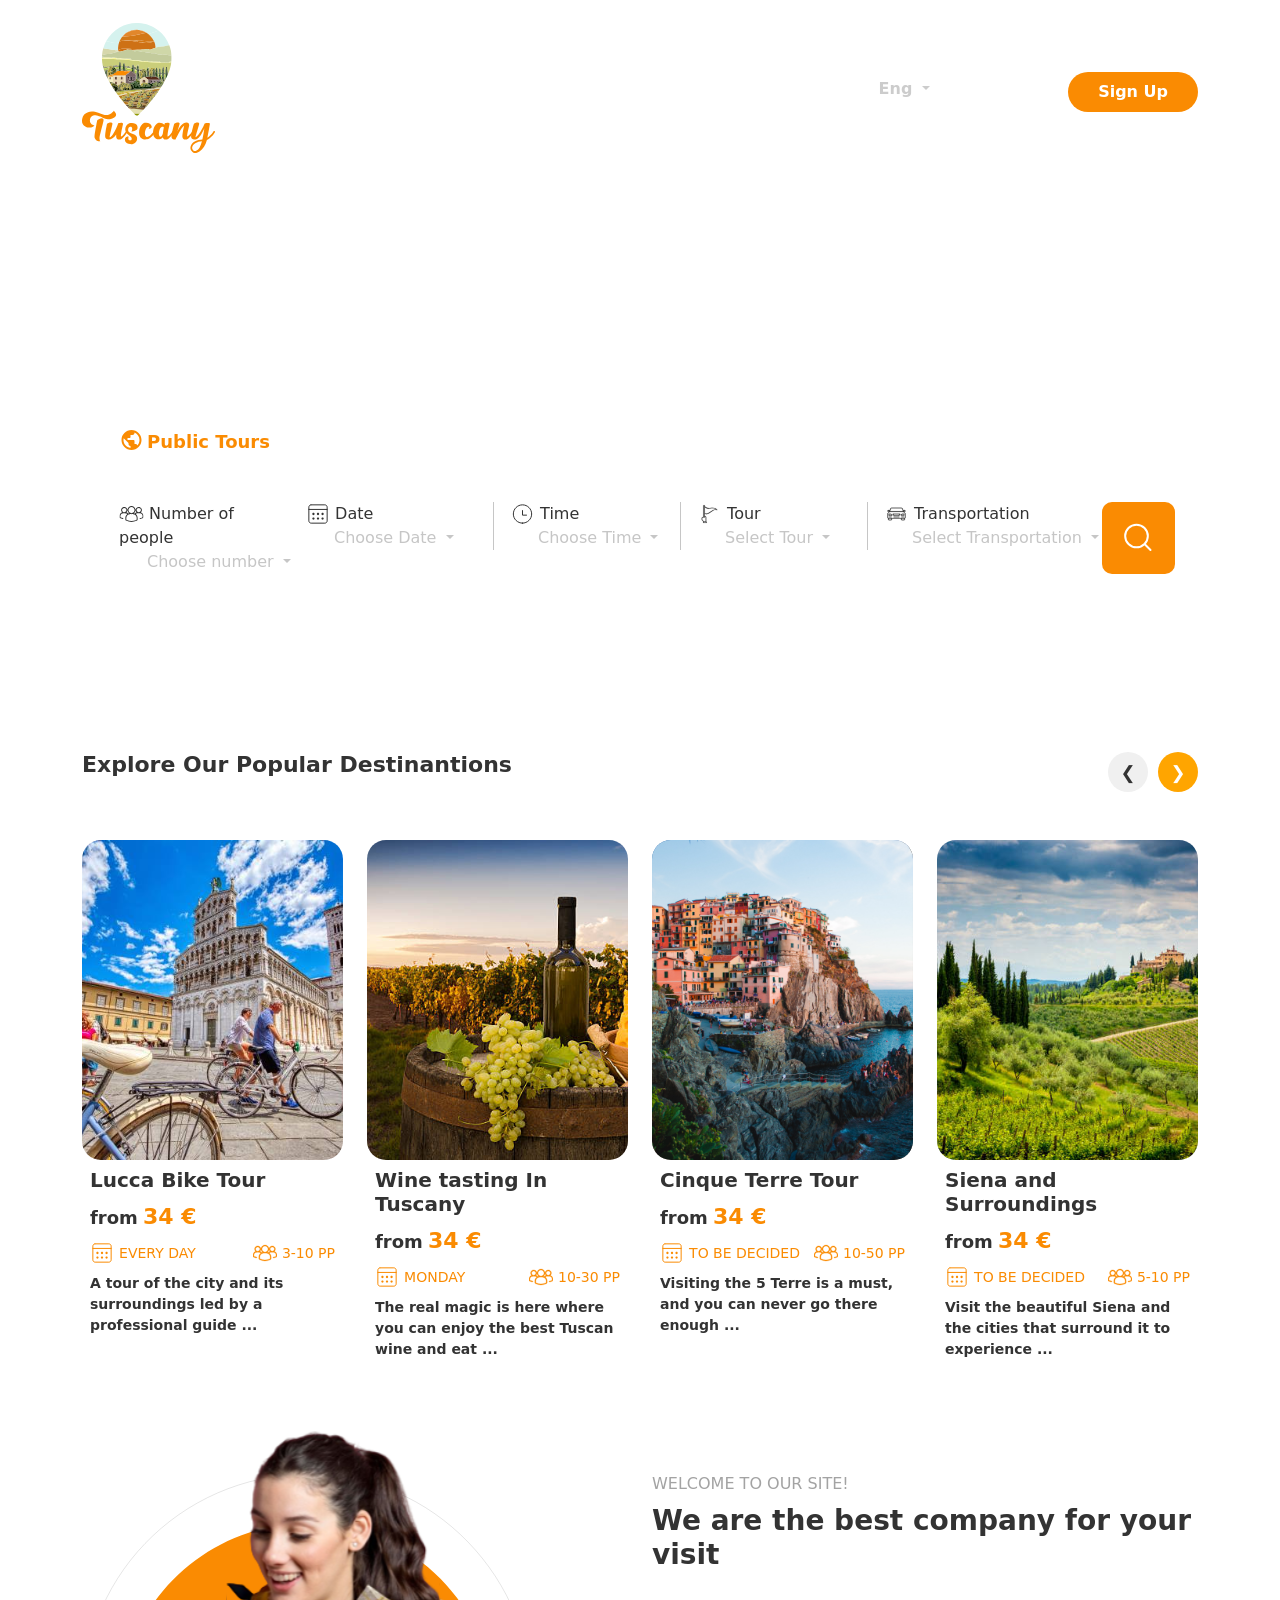
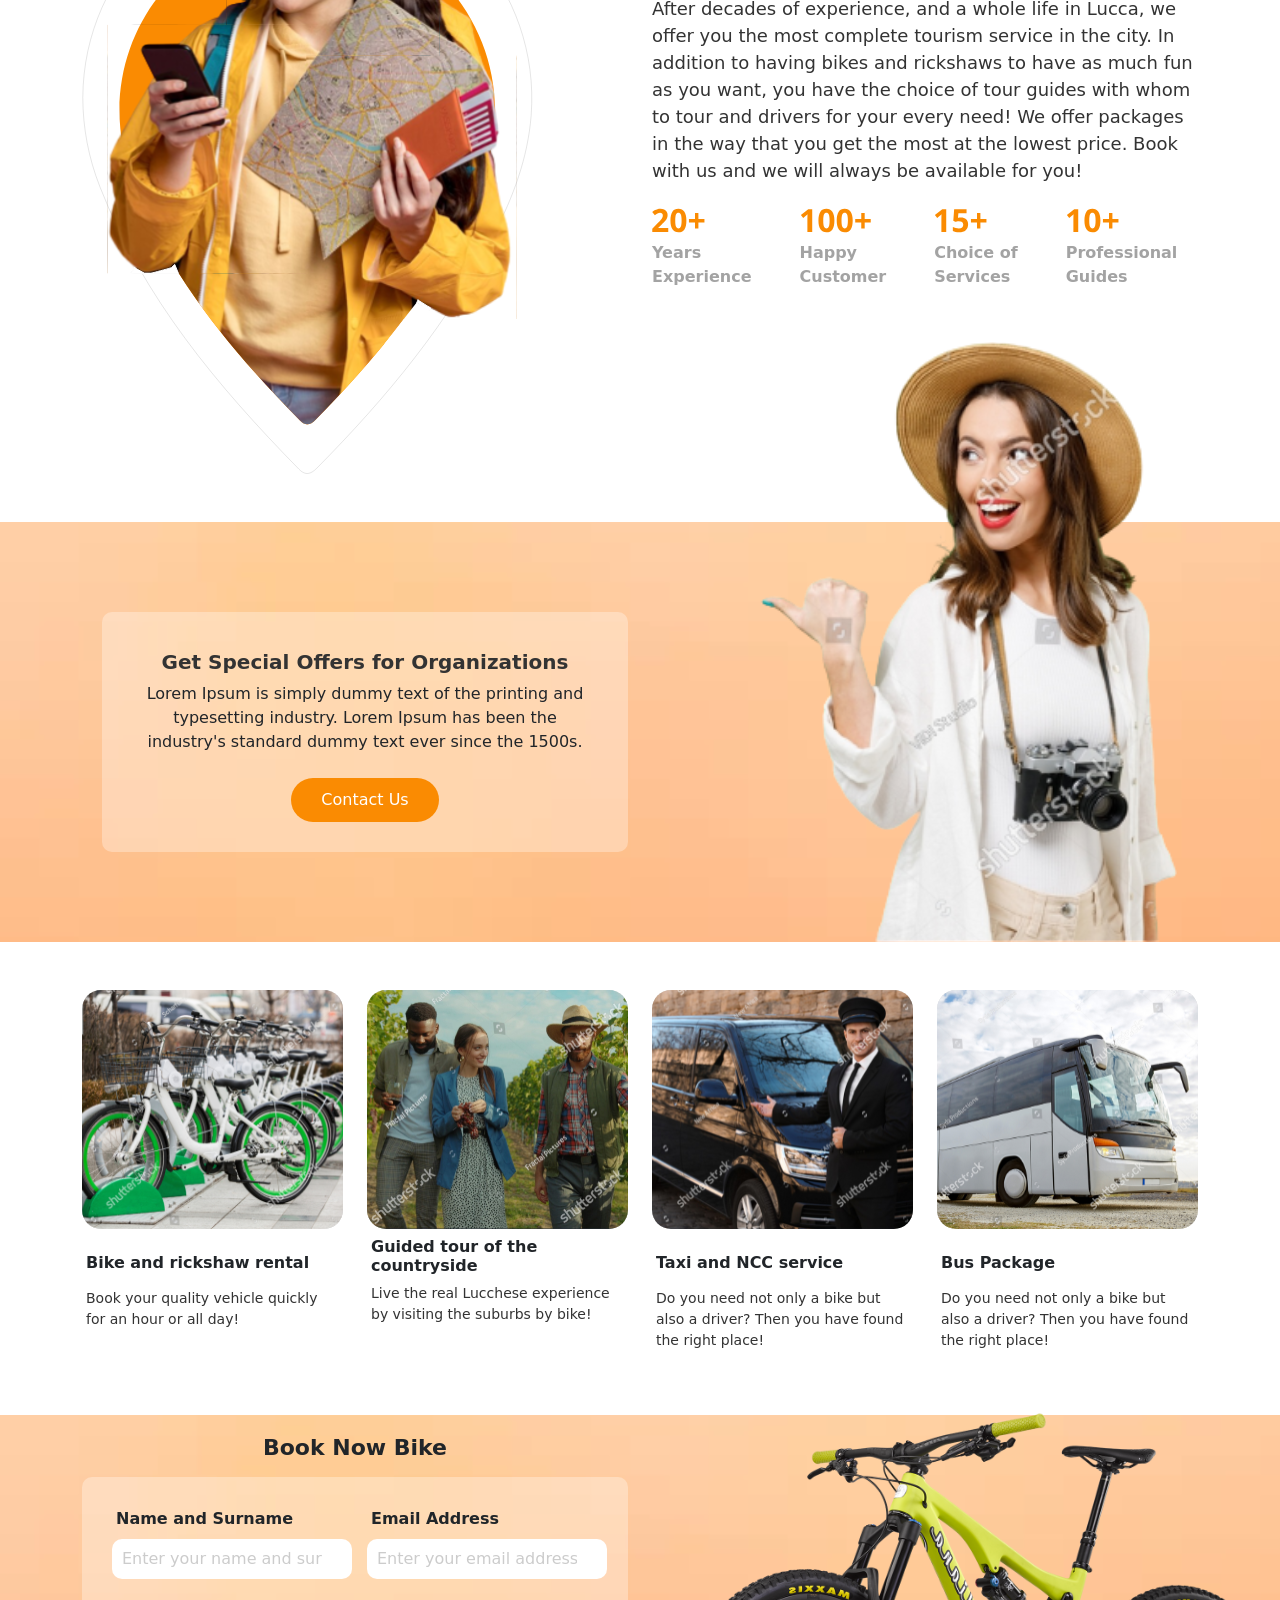
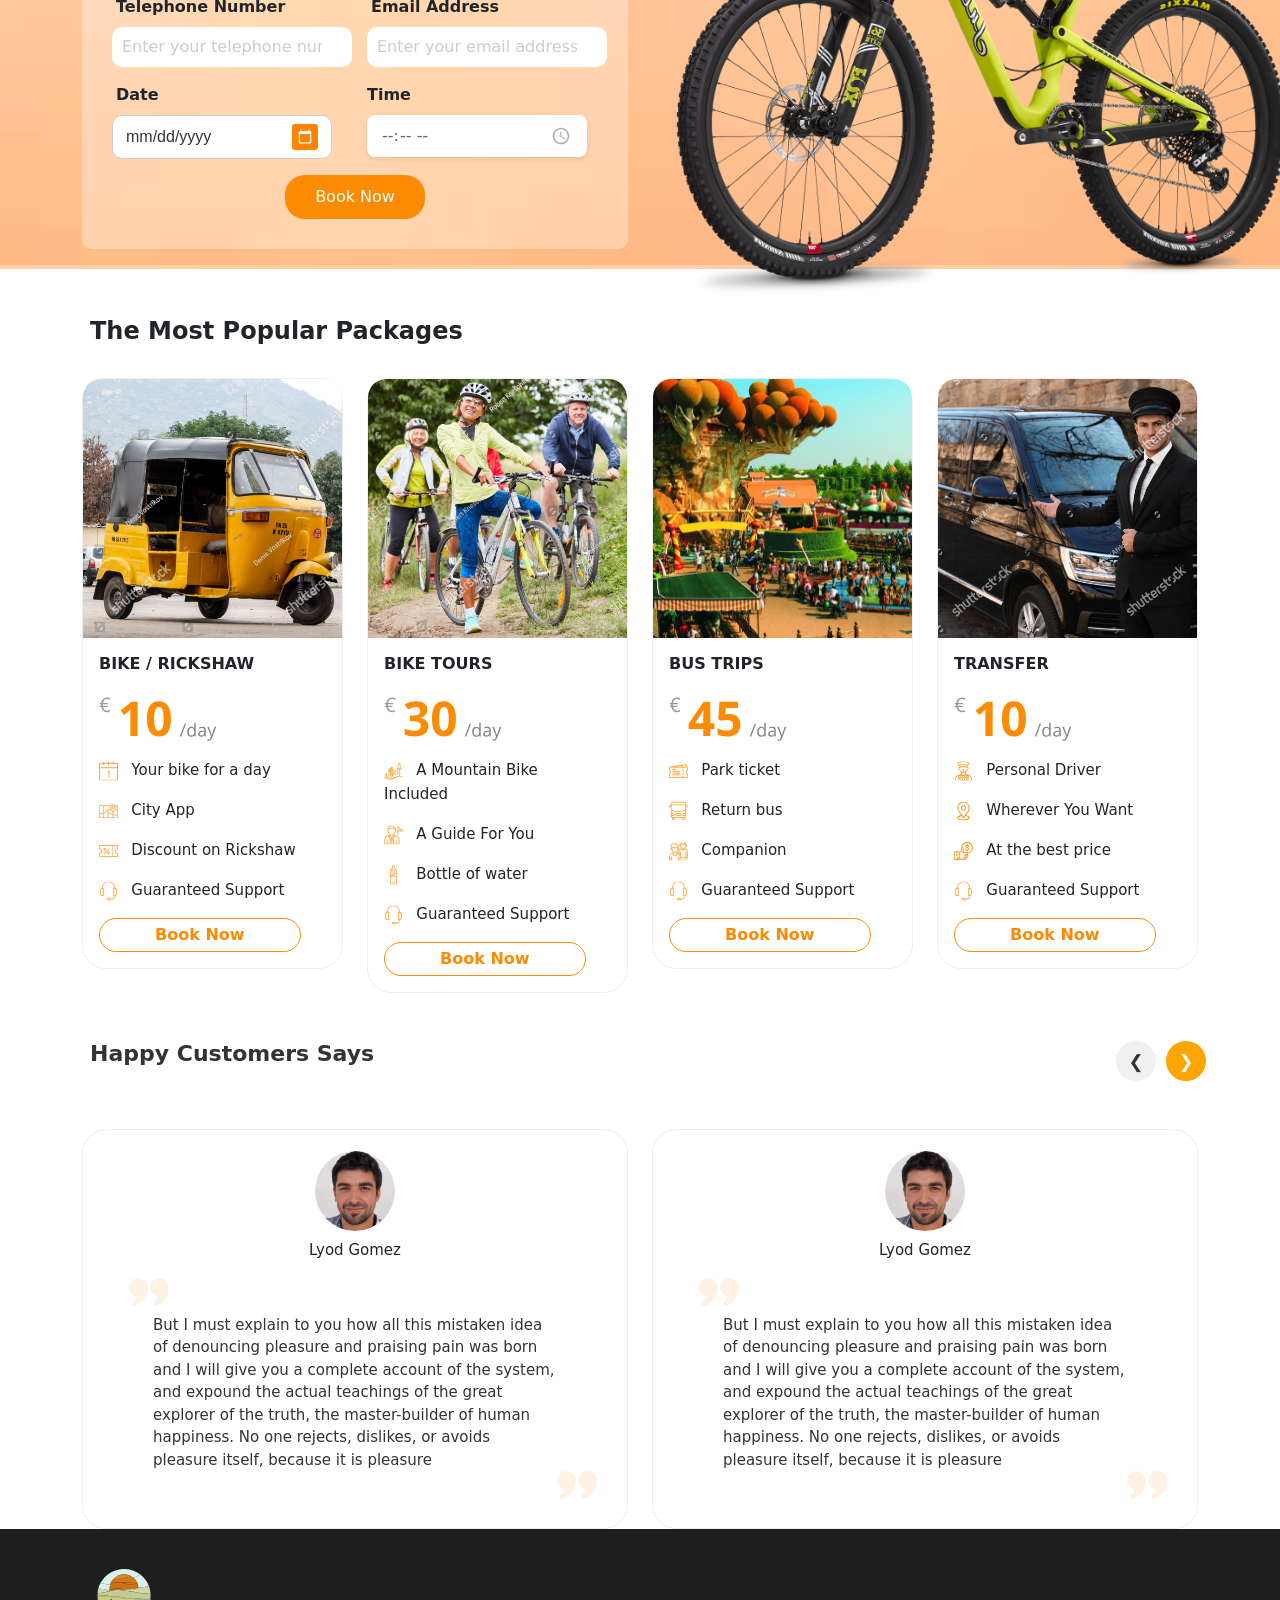
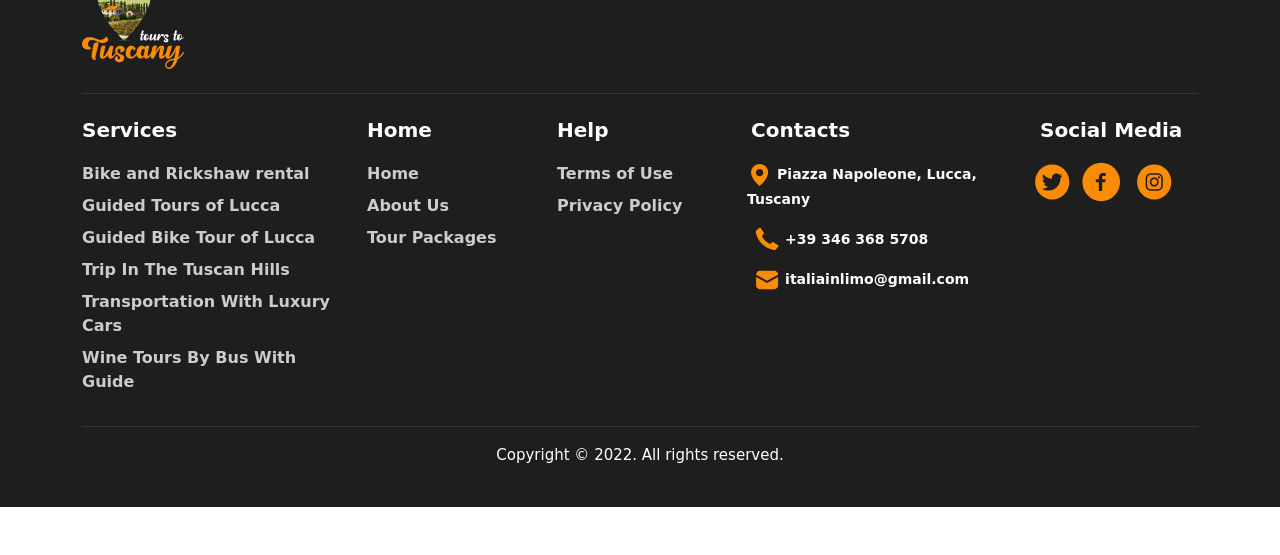
==== commit 0025b073: "travel-agency home-page all section worked completed" ====
--- a/index.html
+++ b/index.html
@@ -529,6 +529,257 @@
         </div>
     </section>
 
+
+    <section class="mt-5">
+        <div class="container">
+            <div class="row">
+                <h5 class="popular-heading mb-4 mx-2">The Most Popular Packages</h5>
+                <div class="col-lg-3 mt-2">
+                    <div class="box-style">
+                        <img class="w-100" src="assets/images/Rectangle 21 (1).svg" alt="">
+                        <h5 class="bike-heading mx-3 mt-3">BIKE / RICKSHAW</h5>
+                        <img class="mx-3 mt-1" src="assets/images/cost.svg" alt="">
+
+                        <div class="mx-3 mt-2">
+                            <img class="icons-img" src="assets/images/icon_one day.svg" alt="">
+                            <span class="bike-img mx-2">Your bike for a day</span>
+                        </div>
+
+                        <div class="mx-3 mt-3">
+                            <img class="icons-img" src="assets/images/icon_map.svg" alt="">
+                            <span class="bike-img mx-2">City App</span>
+                        </div>
+
+                        <div class="mx-3 mt-3">
+                            <img class="icons-img" src="assets/images/icon_city map.svg" alt="">
+                            <span class="bike-img mx-2">Discount on Rickshaw</span>
+                        </div>
+
+                        <div class="mx-3 mt-3">
+                            <img class="icons-img" src="assets/images/icon_support.svg" alt="">
+                            <span class="bike-img mx-2">Guaranteed Support</span>
+                        </div>
+
+                        <button class="book-btn mx-3 mt-3 mb-3">Book Now</button>
+                    </div>
+                </div>
+                <div class="col-lg-3 mt-2">
+                    <div class="box-style">
+                        <img class="w-100" src="assets/images/Rectangle 21 (2).svg" alt="">
+                        <h5 class="bike-heading mx-3 mt-3">BIKE TOURS</h5>
+                        <img class="mx-3 mt-1" src="assets/images/cost-1.svg" alt="">
+
+                        <div class="mx-3 mt-2">
+                            <img class="icons-img" src="assets/images/icon_mountain bike.svg" alt="">
+                            <span class="bike-img mx-2">A Mountain Bike Included</span>
+                        </div>
+
+                        <div class="mx-3 mt-3">
+                            <img class="icons-img" src="assets/images/icon_guide.svg" alt="">
+                            <span class="bike-img mx-2">A Guide For You</span>
+                        </div>
+
+                        <div class="mx-3 mt-3">
+                            <img class="icons-img" src="assets/images/icon_water.svg" alt="">
+                            <span class="bike-img mx-2">Bottle of water</span>
+                        </div>
+
+                        <div class="mx-3 mt-3">
+                            <img class="icons-img" src="assets/images/icon_support.svg" alt="">
+                            <span class="bike-img mx-2">Guaranteed Support</span>
+                        </div>
+
+                        <button class="book-btn mx-3 mt-3 mb-3">Book Now</button>
+                    </div>
+                </div>
+                 <div class="col-lg-3 mt-2">
+                    <div class="box-style">
+                        <img class="w-100" src="assets/images/Rectangle 21 (3).svg" alt="">
+                        <h5 class="bike-heading mx-3 mt-3">BUS TRIPS</h5>
+                        <img class="mx-3 mt-1" src="assets/images/cost-2.svg" alt="">
+
+                        <div class="mx-3 mt-2">
+                            <img class="icons-img" src="assets/images/icon_ticket.svg" alt="">
+                            <span class="bike-img mx-2">Park ticket</span>
+                        </div>
+
+                        <div class="mx-3 mt-3">
+                            <img class="icons-img" src="assets/images/icon_bus.svg" alt="">
+                            <span class="bike-img mx-2">Return bus</span>
+                        </div>
+
+                        <div class="mx-3 mt-3">
+                            <img class="icons-img" src="assets/images/icon_companion.svg" alt="">
+                            <span class="bike-img mx-2">Companion</span>
+                        </div>
+
+                        <div class="mx-3 mt-3">
+                            <img class="icons-img" src="assets/images/icon_support.svg" alt="">
+                            <span class="bike-img mx-2">Guaranteed Support</span>
+                        </div>
+
+                        <button class="book-btn mx-3 mt-3 mb-3">Book Now</button>
+                    </div>
+                </div>
+                <div class="col-lg-3 mt-2">
+                    <div class="box-style">
+                        <img class="w-100" src="assets/images/Rectangle 21 (4).svg" alt="">
+                        <h5 class="bike-heading mx-3 mt-3">TRANSFER</h5>
+                        <img class="mx-3 mt-1" src="assets/images/cost-3.svg" alt="">
+
+                        <div class="mx-3 mt-2">
+                            <img class="icons-img" src="assets/images/icon_driver.svg" alt="">
+                            <span class="bike-img mx-2">Personal Driver</span>
+                        </div>
+
+                        <div class="mx-3 mt-3">
+                            <img class="icons-img" src="assets/images/icon_location.svg" alt="">
+                            <span class="bike-img mx-2">Wherever You Want</span>
+                        </div>
+
+                        <div class="mx-3 mt-3">
+                            <img class="icons-img" src="assets/images/icon_best price.svg" alt="">
+                            <span class="bike-img mx-2">At the best price</span>
+                        </div>
+
+                        <div class="mx-3 mt-3">
+                            <img class="icons-img" src="assets/images/icon_support.svg" alt="">
+                            <span class="bike-img mx-2">Guaranteed Support</span>
+                        </div>
+
+                        <button class="book-btn mx-3 mt-3 mb-3">Book Now</button>
+                    </div>
+                </div>
+            </div>
+        </div>
+    </section>
+
+
+    <section class="mt-5">
+        <div class="container">
+            <div class="row">
+                <div class="d-flex justify-content-between mx-2">
+                  <div>
+                    <h5 class="explore-heading">Happy Customers Says </h5>
+                </div>
+
+                <div class="nav-buttons">
+                    <button class=" prev-btn">&#10094;</button>
+                    <button class=" next-btn">&#10095;</button>
+                </div>
+              </div>
+
+              <div class="col-lg-6 mt-5">
+                <div class="big-box-style">
+                    <div class="text-center mt-3">
+                        <img class="" src="assets/images/Ellipse 4 (1).svg" alt="">
+                         <p class="gomez-para mt-2">Lyod Gomez</p>
+                    </div>
+                    <div class="mx-3">
+                        <img class="" src="assets/images/Asset 16 1.svg" alt="">
+                        <p class="mx-4 mt-2 but-para mb-0">But I must explain to you how all this mistaken idea of denouncing pleasure and praising pain was born and I will give you a complete account of the system, and expound the actual teachings of the great explorer of the truth, the master-builder of human happiness. No one rejects, dislikes, or avoids pleasure itself, because it is pleasure</p>
+                    </div>
+                    <div class="text-end mb-4">
+                        <img class="" src="assets/images/Asset 16 1.svg" alt="">
+                    </div>
+                </div>
+              </div>
+               <div class="col-lg-6 mt-5">
+                <div class="big-box-style">
+                    <div class="text-center mt-3">
+                        <img class="" src="assets/images/Ellipse 4 (1).svg" alt="">
+                         <p class="gomez-para mt-2">Lyod Gomez</p>
+                    </div>
+                    <div class="mx-3">
+                        <img class="" src="assets/images/Asset 16 1.svg" alt="">
+                        <p class="mx-4 mt-2 but-para mb-0">But I must explain to you how all this mistaken idea of denouncing pleasure and praising pain was born and I will give you a complete account of the system, and expound the actual teachings of the great explorer of the truth, the master-builder of human happiness. No one rejects, dislikes, or avoids pleasure itself, because it is pleasure</p>
+                    </div>
+                    <div class="text-end mb-4">
+                        <img class="" src="assets/images/Asset 16 1.svg" alt="">
+                    </div>
+                </div>
+              </div>
+            </div>
+        </div>
+    </section>
+
+
+    <footer class="footer">
+    <div class="container">
+      <div class="row">
+        <div class="col-md-12 d-flex align-items-center ">
+          <img class="set-img-3 mb-4" src="assets/images/logo (2).svg" alt="" >
+        </div>
+      </div>
+      <div class=" border-bottom-set">
+
+      </div>
+
+      <div class="row mt-4">
+        <div class="col-md-3 col-sm-6">
+          <h5 class="service-heading">Services</h5>
+          <ul class="list-unstyled">
+            <li class="mt-2"><a class=" bike-style" href="#">Bike and Rickshaw rental</a></li>
+            <li class="mt-2"><a class=" bike-style" href="#">Guided Tours of Lucca</a></li>
+            <li class="mt-2"><a class=" bike-style" href="#">Guided Bike Tour of Lucca</a></li>
+            <li class="mt-2"><a class=" bike-style" href="#">Trip In The Tuscan Hills</a></li>
+            <li class="mt-2"><a class=" bike-style" href="#">Transportation With Luxury Cars</a></li>
+            <li class="mt-2"><a class=" bike-style" href="#">Wine Tours By Bus With Guide</a></li>
+          </ul>
+        </div>
+
+        <div class="col-md-2 col-sm-6">
+          <h5 class="service-heading">Home</h5>
+          <ul class="list-unstyled">
+            <li class="mt-2"><a class="bike-style" href="#">Home</a></li>
+            <li class="mt-2"><a class="bike-style" href="#">About Us</a></li>
+            <li class="mt-2"><a class="bike-style" href="#">Tour Packages</a></li>
+          </ul>
+        </div>
+
+        <div class="col-md-2 col-sm-6">
+          <h5 class="service-heading">Help</h5>
+          <ul class="list-unstyled">
+            <li class="mt-2"><a class="bike-style" href="#">Terms of Use</a></li>
+            <li class="mt-2"><a class="bike-style" href="#">Privacy Policy</a></li>
+          </ul>
+        </div>
+
+        <div class="col-md-3 col-sm-6">
+          <h5 class="service-heading mx-1">Contacts</h5>
+            <div class="">
+                <img class="" src="assets/images/ci_location.svg" alt="">
+                <span class="piazza-span ">Piazza Napoleone, Lucca, Tuscany</span>
+            </div>
+
+            <div class="mt-3 mx-2">
+                <img class="" src="assets/images/clarity_phone-handset-solid.svg" alt="">
+                <span class="piazza-span ">+39 346 368 5708</span>
+            </div>
+
+            <div class="mt-3 mx-2">
+                <img class="" src="assets/images/fluent_mail-16-filled.svg" alt="">
+                <span class="piazza-span ">italiainlimo@gmail.com</span>
+            </div>
+        </div>
+
+        <div class="col-md-2 col-sm-12">
+          <h5 class="service-heading mx-2">Social Media</h5>
+          <div class=" mt-2">
+            <img class="set-img-icon" src="assets/images/ant-design_twitter-circle-filled.svg" alt="">
+            <img class="set-img-icon mx-1" src="assets/images/entypo-social_facebook-with-circle.svg" alt="">
+            <img class="set-img-icon mx-1" src="assets/images/ant-design_twitter-circle-filled (1).svg" alt="">
+        </div>
+        </div>
+      </div>
+      <div class="border-top-set mt-3"></div>
+      <div class="text-center mt-3">
+            <span class="footer-copyright">Copyright © 2022.  All rights reserved.</span>
+        </div>
+    </div>
+  </footer>
+
+
    <br><br>
     <script src="https://cdn.jsdelivr.net/npm/bootstrap@5.3.6/dist/js/bootstrap.bundle.min.js"
         integrity="sha384-j1CDi7MgGQ12Z7Qab0qlWQ/Qqz24Gc6BM0thvEMVjHnfYGF0rmFCozFSxQBxwHKO"
--- a/assets/css/style.css
+++ b/assets/css/style.css
@@ -26,6 +26,7 @@
 .dropdown-style{
     text-decoration: none;
     color: #FFFFFF;
+    background-color: transparent !important;
 }
 
 
@@ -156,7 +157,7 @@
 }
 
 .explore-heading{
-    font-size: 24px;
+    font-size: 22px;
     font-weight: 700;
     color: #333333;
 }
@@ -498,4 +499,147 @@
         position: absolute;
         bottom: -30px;
         max-width: 650px;
+    }
+
+
+    .popular-heading{
+        font-size: 24px;
+        font-weight: 700;
+    }
+
+
+
+    .box-style{
+        border: 1px solid #EFEFEF;
+        background-color: #FFFFFF;
+        border-radius: 24px;
+        /* padding: 10px; */
+    }
+
+
+    .bike-heading{
+        font-size: 16px;
+        font-weight: 800;
+    }
+
+
+    .icons-img{
+        max-width: 20px;
+        max-height: 20px;
+    }
+
+
+    .bike-img{
+        font-size: 15px;
+        font-weight: 400;
+    }
+
+
+    .book-btn{
+        border: 1px solid #FA8B02;
+        background-color: #FFFFFF;
+        color: #FA8B02;
+        padding: 4px 55px ;
+        border-radius: 20px;
+        font-size: 16px;
+        font-weight: 600;
+    }
+
+
+    .big-box-style{
+        border: 1px solid #EFEFEF;
+        background-color: #FFFFFF;
+        padding: 5px 30px;
+        border-radius: 24px;
+    }
+
+    .gomez-para{
+        font-size: 15px;
+        font-weight: 400;
+    }
+
+    .but-para{
+        font-size: 15px;
+        color: #333333;
+        font-weight: 400;
+    }
+
+
+
+
+     .footer {
+      background-color: #1e1e1e;
+      color: #fff;
+      padding: 40px 0;
+    }
+    .footer h5 {
+      color: orange;
+      margin-bottom: 20px;
+    }
+    .footer a {
+      color: #ccc;
+      text-decoration: none;
+    }
+    .footer a:hover {
+      color: orange;
+    }
+    .social-icons a {
+      font-size: 20px;
+      color: orange;
+      margin-right: 15px;
+    }
+    .logo-text {
+      font-size: 22px;
+    }
+    .logo-text span {
+      color: orange;
+    }
+
+
+
+    .set-img-3{
+        max-width: 110px !important;
+        max-height: 100px !important;
+    }
+
+    .border-bottom-set{
+        border-bottom: 1px solid #fff ;
+        opacity: 0.1;
+    }
+
+
+    .bike-style{
+        font-size: 16px;
+        font-weight: 700;
+        color: #ffff;
+    }
+
+    .service-heading{
+        color: #FFFFFF !important;
+        font-weight: 700;
+    }
+
+
+    .piazza-span{
+        font-size: 14px;
+        font-weight: 700;
+        color: #fff;
+    }
+
+
+    .set-img-icon{
+        max-width: 40px;
+        max-height: 40px;
+    }
+
+
+    .footer-copyright{
+        font-size: 15px;
+        font-weight: 400;
+        color: #fff;
+    }
+
+    .border-top-set{
+         border-top: 1px solid #fff ;
+        opacity: 0.1;
     }
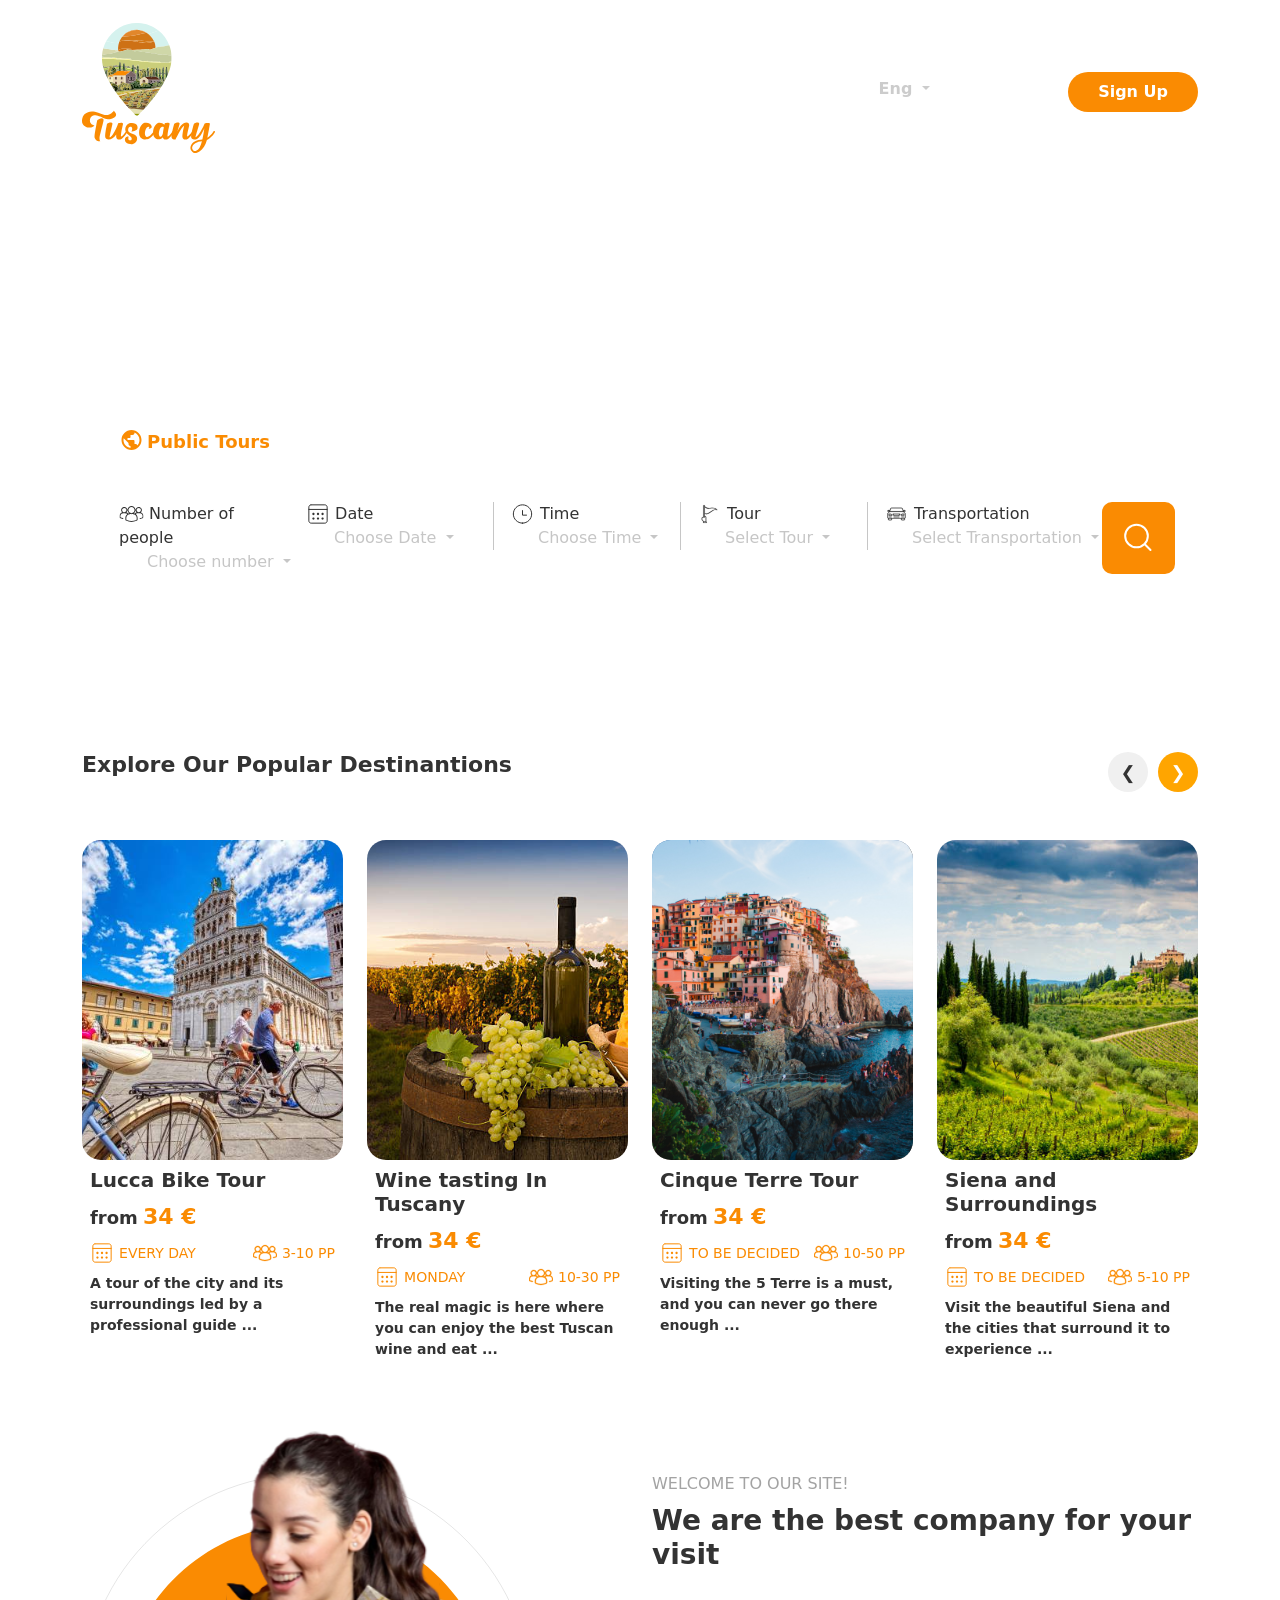
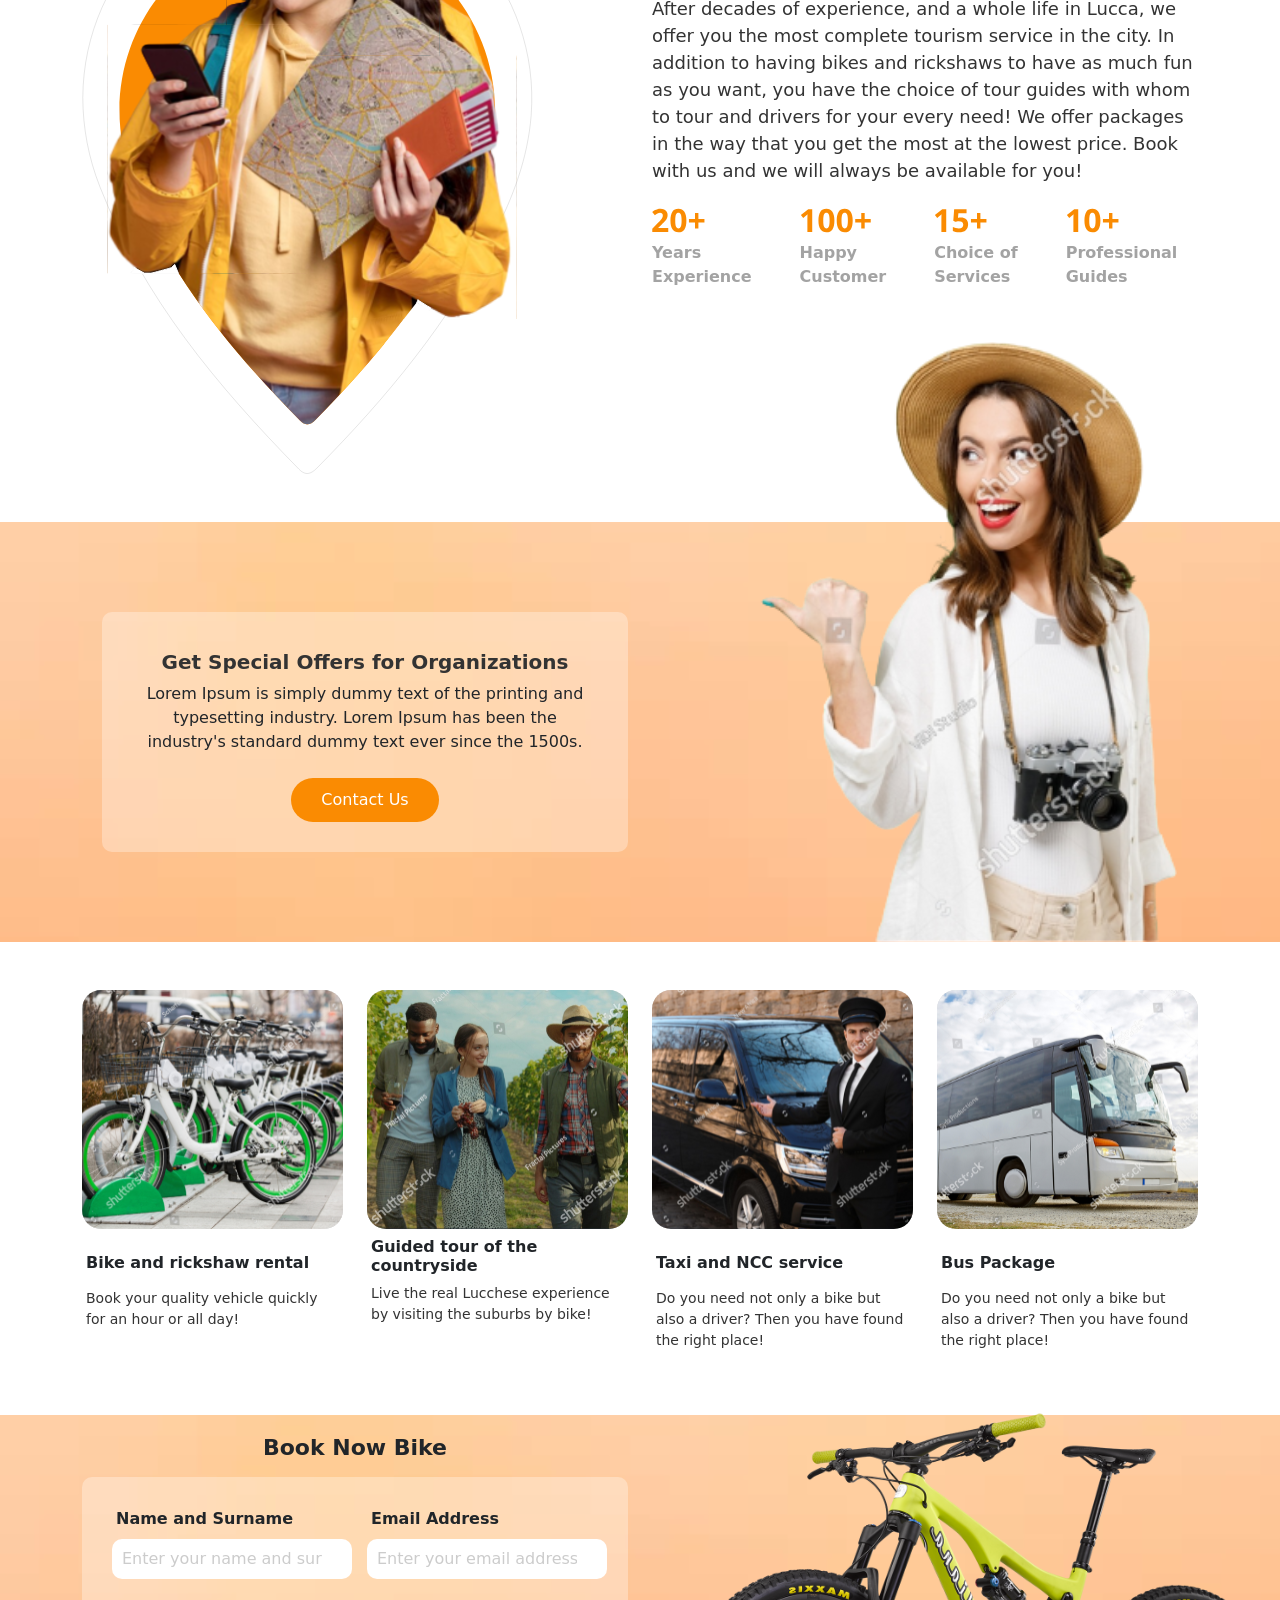
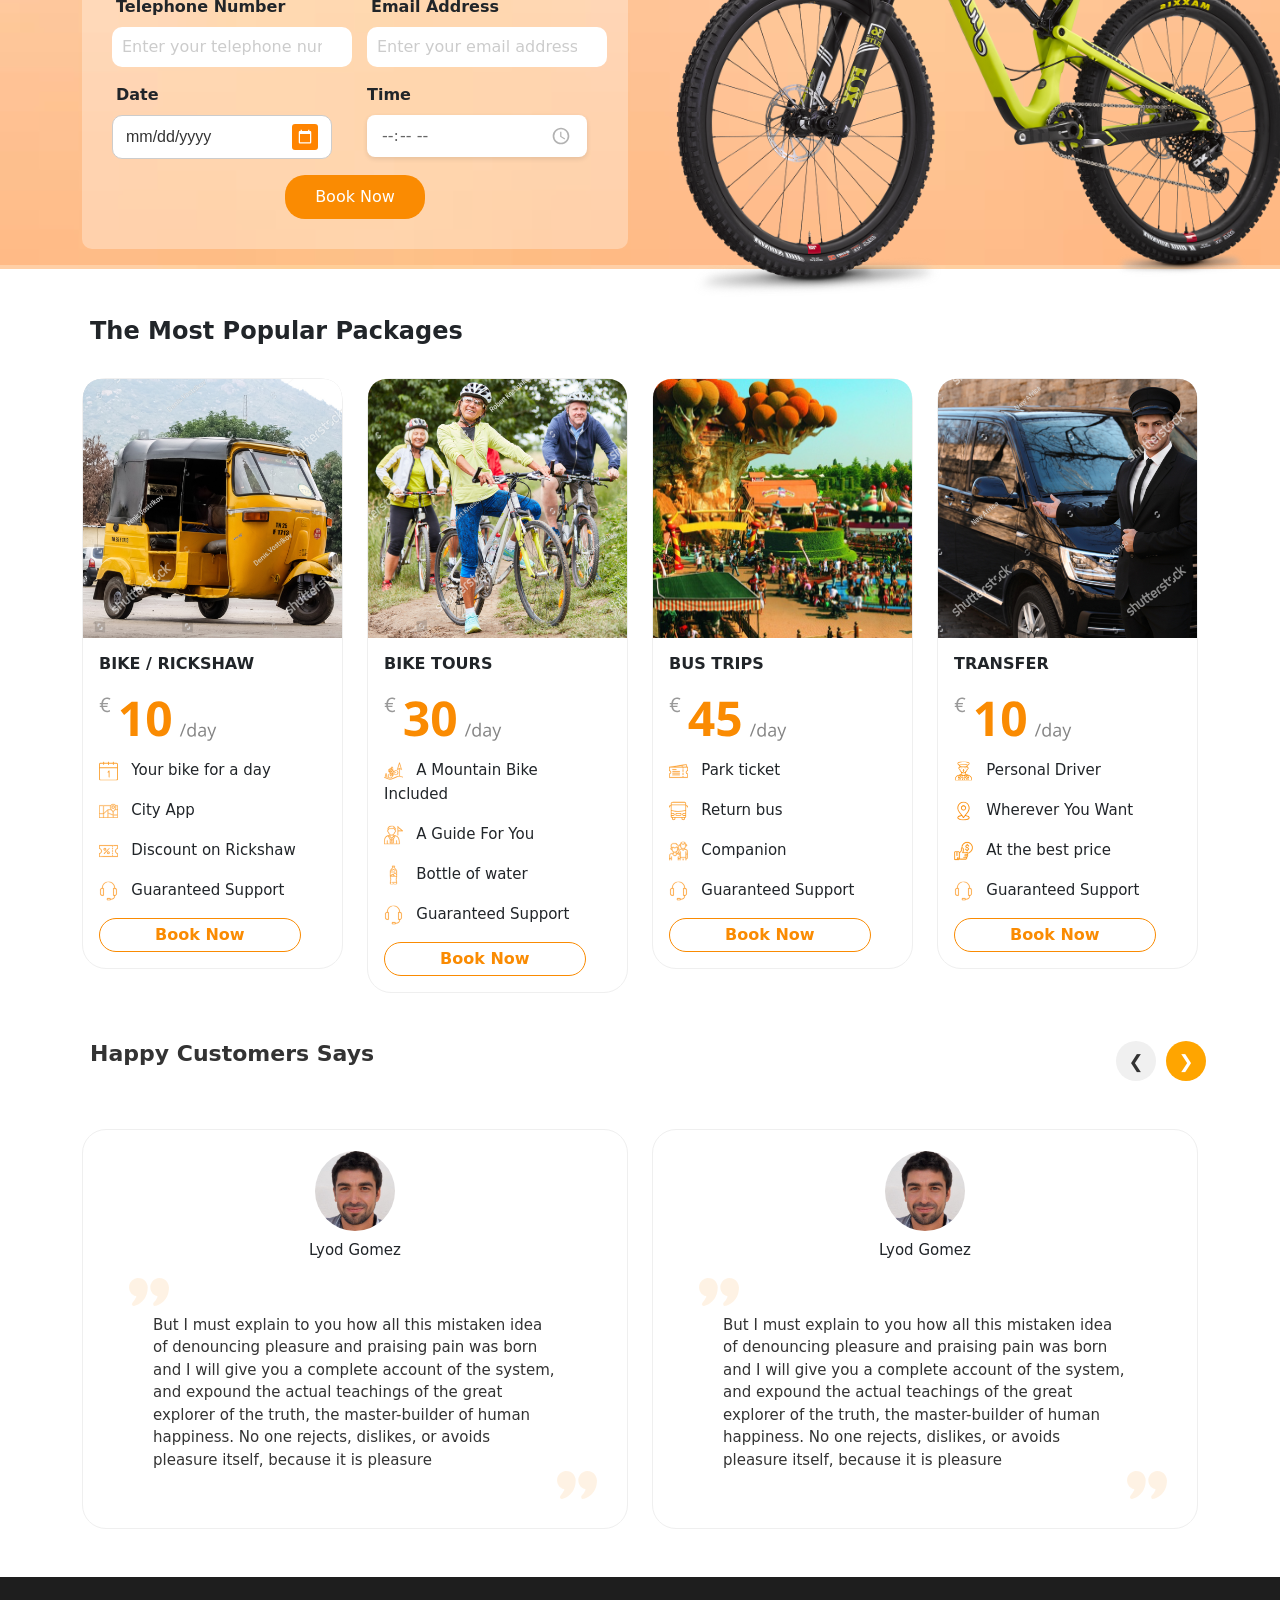
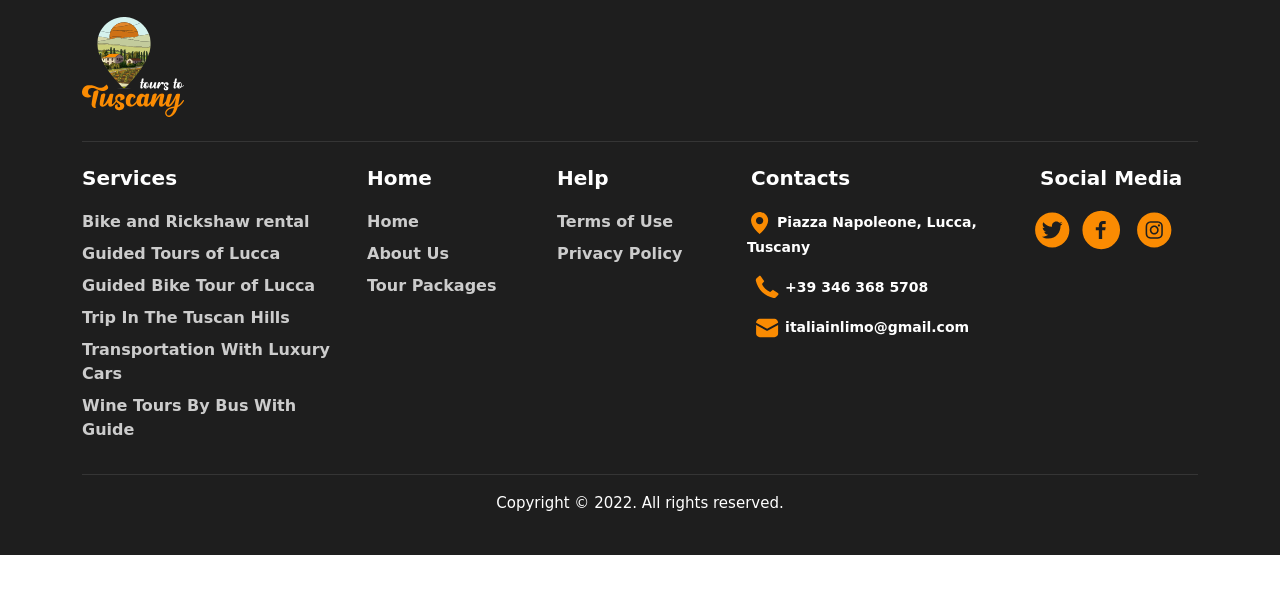
==== commit 3bbbb849: "travel-agency about-us-page worked completed" ====
--- a/index.html
+++ b/index.html
@@ -704,7 +704,7 @@
     </section>
 
 
-    <footer class="footer">
+    <footer class="footer mt-5">
     <div class="container">
       <div class="row">
         <div class="col-md-12 d-flex align-items-center ">
--- a/assets/css/style.css
+++ b/assets/css/style.css
@@ -642,4 +642,79 @@
     .border-top-set{
          border-top: 1px solid #fff ;
         opacity: 0.1;
+    }
+
+
+
+
+
+
+
+
+
+
+
+
+
+
+
+    .second-bg-img{
+        background-image: url('../images/julia-solonina-Csja8O0sbOw-unsplash\ 2.svg');
+        padding: 10px 10px 130px 10px ;
+    }
+
+    .section-heading-1{
+        font-size: 40px;
+        font-weight: 700;
+        font-family: Podcast;
+        color: #fff;
+    }
+
+    .Enjoy-para-1{
+        font-size: 17px;
+        font-weight: 600;
+        color: #fff;
+        text-align: center;
+    }
+
+
+    .veiw-btn{
+        border: 1.5px solid #FFFFFF;
+        background-color: transparent;
+        font-size: 16px;
+        font-weight: 500;
+        color: #fff;
+        padding: 10px 20px;
+        border-radius: 50px;
+    }
+
+    .bg-set-img{
+        background-image: url('../images/Rectangle\ 51.svg');
+        padding: 50px 10px ;
+    }
+
+
+    .complete-box{
+      background: #FFFFFF4D;
+        padding: 20px;
+        border-radius: 24px;
+    }
+
+    .complete-para{
+        font-size: 16px;
+        font-weight: 700;
+
+    }
+
+
+    .complete-box-1{
+         background: #FFFFFF4D;
+        padding: 32px;
+        border-radius: 24px;
+    }
+
+    .complete-box-2{
+          background: #FFFFFF4D;
+        padding: 32px 10px;
+        border-radius: 24px;
     }
